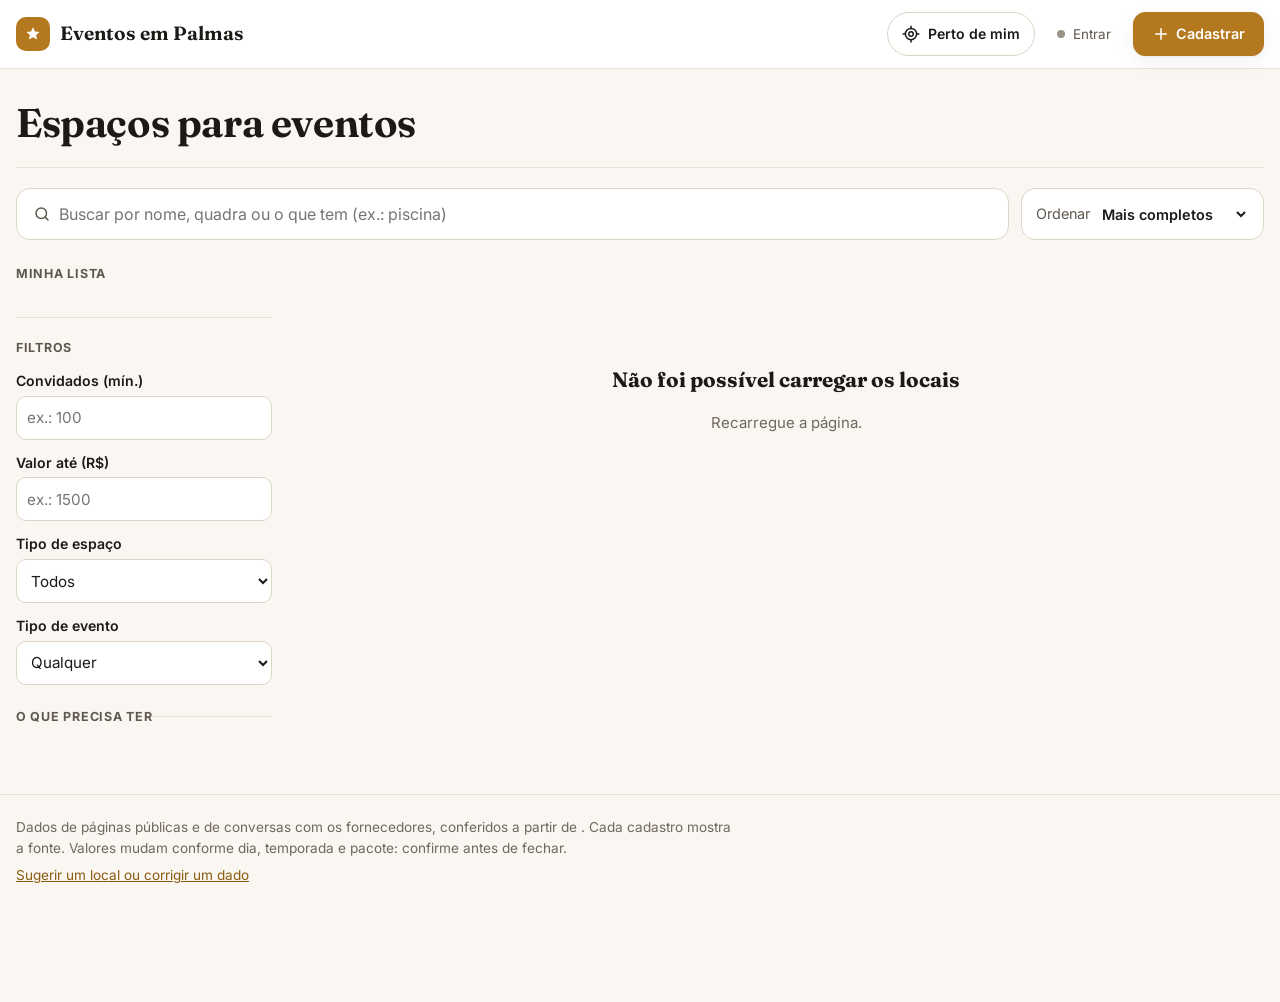
==== index.html @ bb6ab87f "Edição do evento chega ao convite: Ver convite salva antes de abrir e aviso quando a alteração ficou" ====
<!doctype html>
<html lang="pt-BR">
<head>
  <meta charset="utf-8">
  <meta name="viewport" content="width=device-width, initial-scale=1, viewport-fit=cover">
  <title>Eventos em Palmas</title>
  <meta name="description" content="Espaços, buffets, brinquedos, serviços e aluguéis para eventos em Palmas - TO, com valores e condições, contato direto, avaliação de cada opção e planejamento por evento.">
  <meta name="theme-color" content="#faf7f2" media="(prefers-color-scheme: light)">
  <meta name="theme-color" content="#14120f" media="(prefers-color-scheme: dark)">
  <link rel="icon" href="data:image/svg+xml,<svg xmlns='http://www.w3.org/2000/svg' viewBox='0 0 64 64'><rect width='64' height='64' rx='14' fill='%23b4781f'/><path d='M32 14l5 11 12 1-9 8 3 12-11-6-11 6 3-12-9-8 12-1z' fill='%23fff'/></svg>">
  <link rel="preconnect" href="https://fonts.googleapis.com">
  <link rel="preconnect" href="https://fonts.gstatic.com" crossorigin>
  <link rel="stylesheet" href="https://fonts.googleapis.com/css2?family=Fraunces:opsz,wght@9..144,500;9..144,650&family=Inter:wght@400;500;600&display=swap">
  <link rel="stylesheet" href="assets/style.css?v=62">
</head>
<body>
  <a class="pular" href="#lista">Pular para os resultados</a>
  <header class="topo">
    <div class="wrap topo-in">
      <a class="marca" href="#espacos" aria-label="Eventos em Palmas, início">
        <span class="marca-ic"><svg viewBox="0 0 24 24" aria-hidden="true"><path d="M12 3l2.6 5.6 6.1.6-4.6 4.1 1.3 6-5.4-3.1-5.4 3.1 1.3-6L3.3 9.2l6.1-.6z"/></svg></span>
        <span class="marca-txt">Eventos em Palmas</span>
      </a>
      <nav class="nav-principal" id="nav-principal" aria-label="Principal"></nav>
      <div class="topo-acoes">
        <button class="btn-perto" id="btn-perto" type="button" aria-pressed="false" title="Ordenar pelos mais perto de você">
          <svg viewBox="0 0 24 24" aria-hidden="true"><circle cx="12" cy="12" r="3"/><circle cx="12" cy="12" r="7.5"/><path d="M12 1.5v3M12 19.5v3M1.5 12h3M19.5 12h3"/></svg><span class="lbl">Perto de mim</span>
        </button>
        <button class="sync-btn" id="btn-config" type="button" title="Salvar na nuvem e backup">
          <span class="ponto-sync" id="ponto-sync"></span><span class="sync-txt" id="sync-curto">Entrar</span>
          <span class="sr">Salvar na nuvem e backup</span>
        </button>
        <button class="btn-novo" id="btn-novo" type="button" data-acao="novo-local" title="Cadastrar" aria-label="Cadastrar">
          <svg viewBox="0 0 24 24" aria-hidden="true"><path d="M12 5v14M5 12h14"/></svg><span class="lbl">Cadastrar</span>
        </button>
      </div>
    </div>
  </header>

  <div class="wrap cab-pagina" id="cab-pagina">
    <nav class="trilha" id="trilha" aria-label="Você está em"></nav>
    <h1 id="titulo-pagina">Espaços para eventos</h1>
    <p class="cab-resumo" id="numeros"></p>
    <nav class="secoes" id="secoes" aria-label="Categorias"></nav>
  </div>

  <main class="wrap catalogo" id="catalogo">
    <div class="busca-linha" id="barra">
      <label class="busca">
        <svg viewBox="0 0 24 24" aria-hidden="true"><circle cx="11" cy="11" r="7"/><path d="M20 20l-3.5-3.5"/></svg>
        <span class="sr">Buscar</span>
        <input id="f-busca" type="search" placeholder="Buscar por nome, quadra ou o que tem (ex.: piscina)" autocomplete="off">
      </label>
      <label class="ordenar"><span>Ordenar</span>
        <select id="f-ordem">
          <option value="relevancia">Mais completos</option>
          <option value="perto">Mais perto de mim</option>
          <option value="preco">Menor valor</option>
          <option value="cap">Maior capacidade</option>
          <option value="nota">Minha nota</option>
          <option value="nome">Nome (A–Z)</option>
        </select>
      </label>
      <div class="seg-f visao" id="visao" role="group" aria-label="Ver por" hidden></div>
      <button class="btn-filtros" id="btn-filtros" type="button" aria-expanded="false" aria-controls="painel-filtros">
        <svg viewBox="0 0 24 24" aria-hidden="true"><path d="M4 6h16M7 12h10M10 18h4"/></svg>
        <span class="lbl">Filtros</span> <span class="badge-n" id="n-filtros" hidden></span>
      </button>
    </div>
    <div class="abas-mob" id="abas-mob" role="radiogroup" aria-label="Minha lista"></div>

    <div class="grade-cat">
      <aside class="lateral" id="painel-filtros" aria-label="Filtros">
        <div class="lateral-topo">
          <h2>Filtros</h2>
          <button type="button" class="fechar" data-acao="fechar-filtros" aria-label="Fechar filtros"><svg viewBox="0 0 24 24" aria-hidden="true"><path d="M6 6l12 12M18 6 6 18"/></svg></button>
        </div>
        <section class="lat-bloco lat-lista">
          <h2 class="lat-h">Minha lista</h2>
          <div class="abas" id="abas" role="radiogroup" aria-label="Minha lista"></div>
        </section>
        <section class="lat-bloco">
          <h2 class="lat-h">Filtros</h2>
          <label class="campo" id="campo-cap"><span>Convidados (mín.)</span><input id="f-cap" type="number" inputmode="numeric" min="0" step="10" placeholder="ex.: 100"></label>
          <label class="campo"><span>Valor até (R$)</span><input id="f-preco" type="number" inputmode="numeric" min="0" step="50" placeholder="ex.: 1500"></label>
          <label class="campo"><span id="rot-tipo">Tipo de espaço</span><select id="f-tipo"><option value="">Todos</option></select></label>
          <label class="campo"><span>Tipo de evento</span><select id="f-evento"><option value="">Qualquer</option></select></label>
        </section>
        <fieldset class="lat-bloco">
          <legend class="lat-h">O que precisa ter</legend>
          <div class="checks" id="chips-rapidos"></div>
        </fieldset>
        <div class="lateral-rodape">
          <button type="button" class="btn ghost" data-remover="tudo">Limpar</button>
          <button type="button" class="btn primario" data-acao="fechar-filtros" id="ver-resultados">Ver resultados</button>
        </div>
      </aside>

      <section class="resultados" aria-label="Resultados">
        <div class="aplicados" id="aplicados" aria-live="polite"></div>
        <div id="lista" class="lista" tabindex="-1"></div>
        <nav class="paginacao" id="paginacao" aria-label="Paginação"></nav>
      </section>
    </div>
  </main>
  <section id="pagina" class="wrap pagina" aria-live="polite"></section>

  <footer class="rodape">
    <div class="wrap">
      <p>Dados de páginas públicas e de conversas com os fornecedores, conferidos a partir de <span id="data-dados"></span>. Cada cadastro mostra a fonte. Valores mudam conforme dia, temporada e pacote: confirme antes de fechar.</p>
      <p><a id="link-sugerir" href="#" target="_blank" rel="noopener">Sugerir um local ou corrigir um dado</a></p>
    </div>
  </footer>

  <div class="barra-comparar" id="barra-comparar" role="region" aria-label="Comparação" hidden>
    <p><strong id="n-comparar"></strong> <span id="txt-comparar"></span></p>
    <button type="button" class="btn ghost" data-acao="limpar-comparar">Limpar</button>
    <button type="button" class="btn primario" data-acao="abrir-comparar">Comparar lado a lado</button>
  </div>

  <nav class="nav-baixo" id="nav-baixo" aria-label="Atalhos"></nav>

  <dialog id="detalhe" class="folha" aria-labelledby="detalhe-titulo"></dialog>
  <dialog id="objeto" class="folha" aria-labelledby="objeto-titulo"></dialog>
  <dialog id="comparar" class="folha larga" aria-label="Comparar locais"></dialog>
  <dialog id="editor" class="folha editor" aria-label="Cadastrar ou editar local"></dialog>
  <dialog id="picker" class="modal largo" aria-label="Escolher opção"></dialog>
  <dialog id="config" class="modal" aria-label="Sincronização e backup"></dialog>
  <dialog id="compartilhar" class="modal" aria-label="Compartilhar"></dialog>
  <div class="toast" id="toast" role="status" aria-live="polite"></div>

  <script src="config.js?v=62"></script>
  <script src="assets/app.js?v=62"></script>
</body>
</html>
---- assets/style.css ----
/* ===== Tokens ===== */
:root {
  --bg: #faf7f2;
  --bg-2: #f3eee5;
  --card: #ffffff;
  --tinta: #1c1a17;
  --suave: #6f675e;
  --fraco: #9a9187;
  --linha: #e8e1d6;
  --ouro: #b4781f;
  --ouro-texto: #8a5a10;
  --ouro-fundo: #fbf1de;
  --verde: #2f6b4f;
  --verde-fundo: #e5f2ea;
  --ambar: #9a6200;
  --ambar-fundo: #fdf0d3;
  --cinza-fundo: #eeebe6;
  --vermelho: #b03a2e;
  --zap: #1a7f4b;
  --insta: #b0306f;
  --sombra: 0 1px 2px rgba(40, 30, 15, .06), 0 6px 20px rgba(40, 30, 15, .06);
  --sombra-alta: 0 10px 40px rgba(40, 30, 15, .18);
  --raio: 16px;
  --raio-p: 10px;
  --fonte: "Inter", system-ui, -apple-system, "Segoe UI", Roboto, sans-serif;
  --titulo: "Fraunces", Georgia, "Times New Roman", serif;
  color-scheme: light;
}
@media (prefers-color-scheme: dark) {
  :root:not([data-theme="light"]) {
    --bg: #14120f; --bg-2: #1b1814; --card: #201d19; --tinta: #f2ede6; --suave: #b0a79c; --fraco: #857c72;
    --linha: #332e28; --ouro: #e0a548; --ouro-texto: #f0bd6a; --ouro-fundo: #33260f;
    --verde: #6fcf9a; --verde-fundo: #15301f; --ambar: #f2c063; --ambar-fundo: #33270d; --cinza-fundo: #2a2621;
    --vermelho: #f08a7e; --zap: #5bd68f; --insta: #f27fb5;
    --sombra: 0 1px 2px rgba(0,0,0,.3), 0 6px 20px rgba(0,0,0,.25); --sombra-alta: 0 10px 40px rgba(0,0,0,.5);
    color-scheme: dark;
  }
}
:root[data-theme="dark"] {
  --bg: #14120f; --bg-2: #1b1814; --card: #201d19; --tinta: #f2ede6; --suave: #b0a79c; --fraco: #857c72;
  --linha: #332e28; --ouro: #e0a548; --ouro-texto: #f0bd6a; --ouro-fundo: #33260f;
  --verde: #6fcf9a; --verde-fundo: #15301f; --ambar: #f2c063; --ambar-fundo: #33270d; --cinza-fundo: #2a2621;
  --vermelho: #f08a7e; --zap: #5bd68f; --insta: #f27fb5;
  --sombra: 0 1px 2px rgba(0,0,0,.3), 0 6px 20px rgba(0,0,0,.25); --sombra-alta: 0 10px 40px rgba(0,0,0,.5);
  color-scheme: dark;
}

/* ===== Base ===== */
* { box-sizing: border-box; }
html { -webkit-text-size-adjust: 100%; scroll-padding-top: 140px; }
body { margin: 0; background: var(--bg); color: var(--tinta); font: 15px/1.55 var(--fonte); -webkit-font-smoothing: antialiased; }
a { color: var(--ouro-texto); }
button, input, select, textarea { font: inherit; color: inherit; }
svg:not(.leaflet-zoom-animated) { width: 18px; height: 18px; fill: none; stroke: currentColor; stroke-width: 2; stroke-linecap: round; stroke-linejoin: round; flex: none; }
.wrap { max-width: 1180px; margin: 0 auto; padding: 0 16px; }
.sr { position: absolute; width: 1px; height: 1px; overflow: hidden; clip: rect(0 0 0 0); }
:focus-visible { outline: 2px solid var(--ouro); outline-offset: 2px; }

/* ===== Hero ===== */
.hero { padding: 40px 0 20px; background: radial-gradient(1200px 300px at 85% -40%, var(--ouro-fundo), transparent 70%); }
.hero-grid { display: grid; grid-template-columns: 1fr auto; gap: 24px; align-items: end; }
.sobretitulo { margin: 0 0 6px; font-size: .78rem; letter-spacing: .14em; text-transform: uppercase; color: var(--ouro-texto); font-weight: 600; }
.hero h1 { font-family: var(--titulo); font-weight: 650; font-size: clamp(2rem, 5vw, 3.1rem); line-height: 1.04; margin: 0 0 10px; letter-spacing: -.01em; }
.sub { margin: 0; color: var(--suave); max-width: 58ch; font-size: 1rem; }
.numeros { display: flex; gap: 22px; margin: 0; }
.numeros div { text-align: right; }
.numeros dt { font-size: .74rem; color: var(--suave); text-transform: uppercase; letter-spacing: .06em; }
.numeros dd { margin: 0; font-family: var(--titulo); font-size: 1.9rem; font-weight: 650; line-height: 1.1; font-variant-numeric: tabular-nums; }

/* ===== Abas ===== */
.abas { display: flex; gap: 6px; overflow-x: auto; padding-top: 8px; padding-bottom: 4px; scrollbar-width: none; }
.abas::-webkit-scrollbar { display: none; }
.aba { flex: none; display: inline-flex; align-items: center; gap: 6px; border: 1px solid var(--linha); background: var(--card); color: var(--suave); border-radius: 999px; padding: 7px 14px; cursor: pointer; font-weight: 500; font-size: .9rem; }
.aba .n { font-size: .75rem; background: var(--bg-2); color: var(--suave); border-radius: 999px; padding: 0 7px; font-variant-numeric: tabular-nums; }
.aba[aria-pressed="true"] { background: var(--tinta); color: var(--bg); border-color: var(--tinta); }
.aba[aria-pressed="true"] .n { background: rgba(255,255,255,.18); color: inherit; }

/* ===== Barra de busca/filtros ===== */
.barra { position: sticky; top: 0; z-index: 20; background: color-mix(in srgb, var(--bg) 88%, transparent); backdrop-filter: saturate(1.4) blur(10px); -webkit-backdrop-filter: saturate(1.4) blur(10px); border-bottom: 1px solid transparent; padding: 10px 0; transition: border-color .2s; }
.barra.colada { border-bottom-color: var(--linha); }
.barra.colada .btn-filtros { display: inline-flex; }
.barra.colada .painel-filtros:not(.aberto) { display: none; }
.busca-linha { display: flex; gap: 8px; }
.busca { flex: 1; display: flex; align-items: center; gap: 8px; background: var(--card); border: 1px solid var(--linha); border-radius: 12px; padding: 0 12px; box-shadow: var(--sombra); color: var(--fraco); min-width: 0; }
.busca:focus-within { border-color: var(--ouro); }
.busca input { border: 0; background: none; outline: none; padding: 11px 0; width: 100%; color: var(--tinta); font-size: 1rem; min-width: 0; }
.btn-filtros, .icone-btn { display: none; align-items: center; gap: 6px; border: 1px solid var(--linha); background: var(--card); border-radius: 12px; padding: 0 14px; cursor: pointer; font-weight: 500; box-shadow: var(--sombra); position: relative; }
.icone-btn { display: inline-flex; padding: 0 12px; color: var(--suave); }
.badge-n { background: var(--ouro); color: #fff; border-radius: 999px; font-size: .72rem; padding: 0 6px; }
.ponto-sync { position: absolute; top: 8px; right: 8px; width: 8px; height: 8px; border-radius: 50%; background: var(--fraco); border: 2px solid var(--card); }
.ponto-sync[data-estado="ok"] { background: var(--verde); }
.ponto-sync[data-estado="erro"] { background: var(--vermelho); }
.ponto-sync[data-estado="pendente"] { background: var(--ambar); }

.painel-filtros { display: grid; grid-template-columns: repeat(5, minmax(0, 1fr)); gap: 10px; margin-top: 10px; }
.campo { display: flex; flex-direction: column; gap: 4px; font-size: .78rem; color: var(--suave); font-weight: 500; min-width: 0; }
.campo input, .campo select, .campo textarea { background: var(--card); border: 1px solid var(--linha); border-radius: var(--raio-p); padding: 9px 10px; width: 100%; font-size: .95rem; color: var(--tinta); font-weight: 400; }
.campo input:focus, .campo select:focus, .campo textarea:focus { outline: none; border-color: var(--ouro); box-shadow: 0 0 0 3px var(--ouro-fundo); }
.chips-rapidos { display: flex; gap: 6px; margin-top: 10px; overflow-x: auto; scrollbar-width: none; }
.chips-rapidos::-webkit-scrollbar { display: none; }
.chip { flex: none; border: 1px dashed var(--linha); background: transparent; color: var(--suave); border-radius: 999px; padding: 5px 12px; font-size: .84rem; cursor: pointer; }
.chip:hover { border-color: var(--ouro); color: var(--tinta); }
.chip[aria-pressed="true"] { border-style: solid; border-color: var(--ouro); background: var(--ouro-fundo); color: var(--ouro-texto); font-weight: 500; }

.aplicados { display: flex; flex-wrap: wrap; align-items: center; gap: 6px; margin: 14px 0 12px; min-height: 28px; color: var(--suave); font-size: .88rem; }
.aplicados strong { color: var(--tinta); font-weight: 600; }
.tag-filtro { display: inline-flex; align-items: center; gap: 4px; background: var(--card); border: 1px solid var(--linha); border-radius: 999px; padding: 3px 6px 3px 10px; font-size: .8rem; color: var(--tinta); cursor: pointer; }
.tag-filtro:hover { border-color: var(--vermelho); }
.tag-filtro span[aria-hidden] { color: var(--fraco); font-size: 1rem; line-height: 1; padding: 0 2px; }
.link-btn { background: none; border: 0; color: var(--ouro-texto); text-decoration: underline; cursor: pointer; padding: 2px 4px; font-size: .84rem; }

/* ===== Lista e cards ===== */
.lista { display: grid; grid-template-columns: repeat(auto-fill, minmax(280px, 1fr)); gap: 20px; padding-bottom: 48px; }
.card { background: var(--card); border: 1px solid var(--linha); border-radius: var(--raio); overflow: hidden; display: flex; flex-direction: column; box-shadow: var(--sombra); transition: transform .18s ease, box-shadow .18s ease; min-width: 0; }
.card:hover { transform: translateY(-2px); box-shadow: var(--sombra-alta); }
.card.descartado { opacity: .62; }
.capa-box { position: relative; }
.capa { position: relative; aspect-ratio: 16 / 10; overflow: hidden; cursor: pointer; display: block; width: 100%; border: 0; padding: 0; background: none; }
.capa img { width: 100%; height: 100%; object-fit: cover; display: block; }
.capa-arte { width: 100%; height: 100%; display: grid; place-items: center; color: rgba(255,255,255,.92); }
.capa-arte svg { width: 54px; height: 54px; stroke-width: 1.4; opacity: .9; }
.capa-arte .ini { position: absolute; left: 14px; bottom: 10px; font-family: var(--titulo); font-size: 1.05rem; font-weight: 500; opacity: .85; letter-spacing: .02em; }
.arte-chacara { background: linear-gradient(135deg, #3f7a5a, #1f4a37 60%, #b4781f 140%); }
.arte-salao { background: linear-gradient(135deg, #b4781f, #7a3f1a 70%, #2b1a10); }
.arte-piscina { background: linear-gradient(135deg, #2a8aa3, #1b5a78 65%, #e0a548 150%); }
.arte-restaurante { background: linear-gradient(135deg, #a3482a, #6d2a1a 70%, #2b1410); }
.arte-espaco { background: linear-gradient(135deg, #7a6a52, #4a3f30 70%, #b4781f 150%); }
.selo-tipo { position: absolute; left: 12px; top: 12px; background: rgba(20,18,15,.55); color: #fff; backdrop-filter: blur(6px); font-size: .74rem; font-weight: 500; padding: 4px 10px; border-radius: 999px; }
.selo-visita { position: absolute; left: 12px; bottom: 12px; font-size: .74rem; font-weight: 600; padding: 4px 10px; border-radius: 999px; display: inline-flex; gap: 5px; align-items: center; }
.coracao { position: absolute; right: 10px; top: 10px; width: 38px; height: 38px; border-radius: 50%; border: 0; background: rgba(255,255,255,.92); color: #6f675e; display: grid; place-items: center; cursor: pointer; box-shadow: 0 2px 8px rgba(0,0,0,.15); }
.coracao svg { width: 19px; height: 19px; }
.coracao[aria-pressed="true"] { color: #d33a5c; }
.coracao[aria-pressed="true"] svg { fill: currentColor; }

.st-visitado { background: var(--verde-fundo); color: var(--verde); }
.st-quero { background: var(--ambar-fundo); color: var(--ambar); }
.st-descartado { background: var(--cinza-fundo); color: var(--suave); }

.corpo { padding: 14px 16px 16px; display: flex; flex-direction: column; gap: 6px; flex: 1; }
.corpo h2 { font-family: var(--titulo); font-weight: 650; font-size: 1.18rem; line-height: 1.2; margin: 0; letter-spacing: -.005em; }
.corpo h2 button { all: unset; cursor: pointer; }
.corpo h2 button:hover { text-decoration: underline; text-decoration-thickness: 1px; text-underline-offset: 3px; }
.onde { margin: 0; color: var(--suave); font-size: .86rem; display: flex; gap: 5px; align-items: center; }
.onde svg { width: 14px; height: 14px; }
.preco { margin: 4px 0 0; display: flex; flex-direction: column; }
.preco .valor { font-weight: 600; font-size: 1.02rem; font-variant-numeric: tabular-nums; }
.preco .valor small { font-weight: 400; color: var(--suave); font-size: .82rem; }
.preco .cond { font-size: .8rem; color: var(--suave); }
.preco.consulta .valor { color: var(--suave); font-weight: 500; }
.minha-nota { display: flex; align-items: center; gap: 6px; font-size: .82rem; color: var(--suave); }
.estrelas { color: var(--ouro); letter-spacing: 1px; font-size: .95rem; }
.estrelas .apagada { color: var(--linha); }
.tags { display: flex; flex-wrap: wrap; gap: 5px; margin: 4px 0 0; padding: 0; list-style: none; }
.tags li { font-size: .74rem; background: var(--bg-2); border-radius: 6px; padding: 2px 8px; color: var(--suave); }
.rodape-card { display: flex; flex-wrap: wrap; align-items: center; gap: 6px; margin-top: auto; padding-top: 10px; border-top: 1px solid var(--linha); }
.rodape-card .esp { flex: 1; }
.mini { display: inline-flex; align-items: center; justify-content: center; gap: 5px; height: 34px; min-width: 34px; padding: 0 10px; border-radius: 9px; border: 1px solid var(--linha); background: var(--card); color: var(--suave); text-decoration: none; font-size: .82rem; font-weight: 500; cursor: pointer; }
.mini:hover { border-color: var(--ouro); color: var(--tinta); }
.mini.zap { color: var(--zap); }
.mini.insta { color: var(--insta); }
.mini svg { width: 16px; height: 16px; }
.cmp { display: inline-flex; align-items: center; gap: 6px; font-size: .8rem; color: var(--suave); cursor: pointer; user-select: none; }
.cmp input { accent-color: var(--ouro); width: 16px; height: 16px; }

.vazio { grid-column: 1 / -1; text-align: center; padding: 56px 16px; color: var(--suave); }
.vazio h3 { font-family: var(--titulo); color: var(--tinta); margin: 0 0 6px; font-size: 1.3rem; }

/* ===== Botões ===== */
.btn { display: inline-flex; align-items: center; justify-content: center; gap: 7px; border-radius: 11px; padding: 10px 16px; font-weight: 600; font-size: .9rem; border: 1px solid var(--linha); background: var(--card); color: var(--tinta); text-decoration: none; cursor: pointer; }
.btn:hover { border-color: var(--ouro); }
.btn.primario { background: var(--tinta); color: var(--bg); border-color: var(--tinta); }
.btn.ouro { background: var(--ouro); color: #fff; border-color: var(--ouro); }
.btn.zap { background: #1fa855; border-color: #1fa855; color: #fff; }
.btn.ghost { background: transparent; border-color: transparent; color: inherit; }

/* ===== Barra comparar ===== */
.barra-comparar { position: fixed; left: 50%; bottom: max(16px, env(safe-area-inset-bottom)); transform: translateX(-50%); z-index: 30; display: flex; align-items: center; gap: 8px; background: var(--tinta); color: var(--bg); border-radius: 16px; padding: 8px 8px 8px 18px; box-shadow: var(--sombra-alta); max-width: calc(100% - 32px); }
.barra-comparar[hidden] { display: none; }
.barra-comparar span { font-size: .9rem; white-space: nowrap; }
.barra-comparar .btn.primario { background: var(--ouro); border-color: var(--ouro); color: #fff; }

/* ===== Folhas (dialog) ===== */
dialog { color: var(--tinta); }
dialog::backdrop { background: rgba(20, 15, 8, .5); backdrop-filter: blur(2px); }
.folha { margin: 0 0 0 auto; height: 100dvh; max-height: 100dvh; width: min(620px, 100%); max-width: 100%; border: 0; padding: 0; background: var(--bg); box-shadow: var(--sombra-alta); }
.folha.larga { width: min(1040px, 100%); }
.folha[open] { animation: entrar .24s ease-out; }
@keyframes entrar { from { transform: translateX(40px); opacity: 0; } }
.folha-topo { position: sticky; top: 0; z-index: 2; display: flex; align-items: center; gap: 8px; padding: 10px 12px; background: color-mix(in srgb, var(--bg) 90%, transparent); backdrop-filter: blur(8px); border-bottom: 1px solid var(--linha); }
.folha-topo h2 { flex: 1; margin: 0; font-size: 1rem; font-weight: 600; white-space: nowrap; overflow: hidden; text-overflow: ellipsis; }
.fechar { width: 38px; height: 38px; border-radius: 50%; border: 1px solid var(--linha); background: var(--card); cursor: pointer; display: grid; place-items: center; color: var(--suave); }
.folha-capa { aspect-ratio: 16 / 7; position: relative; }
.folha-capa .capa-arte svg { width: 64px; height: 64px; }
.galeria { display: flex; gap: 8px; overflow-x: auto; scroll-snap-type: x mandatory; height: 100%; }
.galeria img { height: 100%; width: auto; max-width: 92%; object-fit: cover; scroll-snap-align: start; flex: none; }
/* a última foto não cabe alinhada ao início; sem isto o celular volta para a anterior e ela fica cortada */
.galeria img:last-child { scroll-snap-align: end; }
.folha-corpo { padding: 18px 20px 40px; }
.folha-corpo h1 { font-family: var(--titulo); font-weight: 650; font-size: 1.75rem; line-height: 1.12; margin: 0 0 6px; }
.meta { color: var(--suave); margin: 0; font-size: .9rem; }
.contatos { display: flex; flex-wrap: wrap; gap: 8px; margin: 16px 0 6px; }
.segmento { display: flex; background: var(--bg-2); border-radius: 12px; padding: 4px; gap: 4px; margin: 18px 0 4px; }
.segmento button { flex: 1; border: 0; background: transparent; padding: 9px 8px; border-radius: 9px; cursor: pointer; font-weight: 600; font-size: .88rem; color: var(--suave); }
.segmento button[aria-selected="true"] { background: var(--card); color: var(--tinta); box-shadow: var(--sombra); }
.secao { margin-top: 22px; }
.secao > h3 { font-size: .72rem; text-transform: uppercase; letter-spacing: .1em; color: var(--suave); margin: 0 0 8px; font-weight: 600; }
.cartao { background: var(--card); border: 1px solid var(--linha); border-radius: 14px; padding: 4px 14px; }
.linha-preco { display: grid; grid-template-columns: auto 1fr; gap: 2px 14px; padding: 12px 0; border-bottom: 1px solid var(--linha); }
.linha-preco:last-child { border-bottom: 0; }
.linha-preco .v { font-weight: 650; font-size: 1.05rem; font-variant-numeric: tabular-nums; white-space: nowrap; }
.linha-preco .v small { font-weight: 400; color: var(--suave); font-size: .78rem; }
.linha-preco .c { font-weight: 500; }
.linha-preco .i { grid-column: 2; color: var(--suave); font-size: .85rem; }
.nota-aviso { display: flex; gap: 8px; align-items: flex-start; font-size: .84rem; color: var(--ambar); background: var(--ambar-fundo); border-radius: 10px; padding: 10px 12px; margin-top: 10px; }
.nota-aviso svg { margin-top: 2px; }
.lista-simples { margin: 0; padding: 10px 0; list-style: none; }
.lista-simples li { padding: 4px 0; }
.texto { margin: 0; padding: 12px 0; white-space: pre-wrap; }
.fontes { font-size: .82rem; color: var(--suave); word-break: break-word; }
.fontes ul { margin: 6px 0 0; padding-left: 18px; }
.status-dado { display: inline-block; font-size: .74rem; padding: 2px 8px; border-radius: 6px; background: var(--bg-2); color: var(--suave); margin-left: 6px; }

/* ===== Formulário de visita ===== */
.status-visita { display: grid; grid-template-columns: repeat(4, 1fr); gap: 6px; }
.status-visita button { border: 1px solid var(--linha); background: var(--card); border-radius: 12px; padding: 10px 4px; cursor: pointer; font-size: .82rem; font-weight: 500; color: var(--suave); display: flex; flex-direction: column; align-items: center; gap: 4px; }
.status-visita button svg { width: 20px; height: 20px; }
.status-visita button[aria-pressed="true"][data-v="quero"] { background: var(--ambar-fundo); color: var(--ambar); border-color: currentColor; }
.status-visita button[aria-pressed="true"][data-v="visitado"] { background: var(--verde-fundo); color: var(--verde); border-color: currentColor; }
.status-visita button[aria-pressed="true"][data-v="descartado"] { background: var(--cinza-fundo); color: var(--tinta); border-color: var(--fraco); }
.status-visita button[aria-pressed="true"][data-v=""] { background: var(--bg-2); color: var(--tinta); border-color: var(--fraco); }
.grade-2 { display: grid; grid-template-columns: 1fr 1fr; gap: 10px; }
.nota-geral { display: flex; gap: 2px; }
.nota-geral button { border: 0; background: none; cursor: pointer; padding: 2px; color: var(--linha); font-size: 1.9rem; line-height: 1; }
.nota-geral button.on { color: var(--ouro); }
.criterios { display: grid; gap: 2px; padding: 8px 0; }
.criterio { display: grid; grid-template-columns: 1fr auto; align-items: center; gap: 10px; padding: 6px 0; }
.criterio span { font-size: .9rem; }
.pontos { display: flex; gap: 4px; }
.pontos button { width: 30px; height: 30px; border-radius: 8px; border: 1px solid var(--linha); background: var(--card); cursor: pointer; font-size: .8rem; color: var(--suave); font-variant-numeric: tabular-nums; }
.pontos button.on { background: var(--ouro); border-color: var(--ouro); color: #fff; }
.lista-edit { display: flex; flex-direction: column; gap: 6px; padding: 10px 0; }
.lista-edit ul { list-style: none; margin: 0; padding: 0; display: flex; flex-direction: column; gap: 4px; }
.lista-edit li { display: flex; align-items: flex-start; gap: 8px; background: var(--bg-2); border-radius: 8px; padding: 6px 6px 6px 10px; font-size: .9rem; }
.lista-edit li span { flex: 1; padding-top: 2px; word-break: break-word; }
.lista-edit li button { border: 0; background: none; color: var(--fraco); cursor: pointer; font-size: 1.1rem; line-height: 1; padding: 2px 6px; }
.lista-edit form { display: flex; gap: 6px; }
.lista-edit input { flex: 1; min-width: 0; border: 1px solid var(--linha); border-radius: 9px; background: var(--card); padding: 8px 10px; }
.lista-edit input:focus { outline: none; border-color: var(--ouro); }
.pros li::before { content: "+"; color: var(--verde); font-weight: 700; }
.contras li::before { content: "−"; color: var(--vermelho); font-weight: 700; }
.estado-salvo { font-size: .8rem; color: var(--suave); display: flex; align-items: center; gap: 6px; margin-top: 14px; }
.estado-salvo .ponto-sync { position: static; border: 0; }
textarea { resize: vertical; min-height: 96px; }

/* ===== Comparar ===== */
.tabela-wrap { overflow-x: auto; padding: 0 20px 40px; }
.tabela-cmp { border-collapse: separate; border-spacing: 0; width: 100%; min-width: 560px; font-size: .88rem; }
.tabela-cmp th, .tabela-cmp td { padding: 10px 12px; text-align: left; vertical-align: top; border-bottom: 1px solid var(--linha); }
.tabela-cmp thead th { font-family: var(--titulo); font-size: 1.05rem; font-weight: 650; position: sticky; top: 0; background: var(--bg); }
.tabela-cmp tbody th { color: var(--suave); font-weight: 500; font-size: .78rem; text-transform: uppercase; letter-spacing: .05em; white-space: nowrap; position: sticky; left: 0; background: var(--bg); }
.tabela-cmp td.melhor { background: var(--verde-fundo); }
.tabela-cmp ul { margin: 0; padding-left: 16px; }

/* ===== Modal config ===== */
.modal { border: 0; border-radius: 18px; padding: 0; width: min(480px, calc(100% - 32px)); background: var(--bg); box-shadow: var(--sombra-alta); }
.modal .folha-corpo { padding: 20px; }
.modal h2 { font-family: var(--titulo); margin: 0 0 6px; font-size: 1.4rem; }
.modal p { color: var(--suave); font-size: .9rem; }
.modal .acoes { display: flex; gap: 8px; flex-wrap: wrap; margin-top: 14px; }

/* ===== Toast ===== */
.toast { position: fixed; left: 50%; top: 16px; transform: translate(-50%, calc(-100% - 24px)); visibility: hidden; background: var(--tinta); color: var(--bg); padding: 10px 16px; border-radius: 12px; font-size: .9rem; z-index: 100; transition: transform .25s ease; pointer-events: none; max-width: calc(100% - 32px); }
.toast.on { transform: translate(-50%, 0); visibility: visible; }

.rodape { border-top: 1px solid var(--linha); padding: 22px 0 110px; color: var(--suave); font-size: .85rem; }
.rodape p { margin: 0 0 6px; max-width: 80ch; }

/* ===== Responsivo ===== */

/* ===== O que vem ===== */
.vem { list-style: none; margin: 0; padding: 12px 14px; display: grid; grid-template-columns: repeat(auto-fill, minmax(190px, 1fr)); gap: 8px 14px; background: var(--card); border: 1px solid var(--linha); border-radius: 14px; }
.vem li { display: flex; gap: 8px; align-items: center; font-size: .92rem; }
.vem li svg { width: 16px; height: 16px; color: var(--verde); stroke-width: 2.4; }
.sub-h { font-size: .8rem; color: var(--suave); font-weight: 600; margin: 14px 0 6px; }

/* ===== Botão cadastrar ===== */
.btn-novo { display: inline-flex; align-items: center; gap: 6px; border: 1px solid var(--ouro); background: var(--ouro); color: #fff; border-radius: 12px; padding: 0 14px; cursor: pointer; font-weight: 600; font-size: .9rem; box-shadow: var(--sombra); white-space: nowrap; }
.btn-novo:hover { filter: brightness(1.06); }

/* ===== Editor ===== */
.editor form { min-height: 100%; display: flex; flex-direction: column; }
.editor .folha-corpo { flex: 1; }
.editor .folha-corpo > .nota-aviso { margin: 0 0 6px; }
.ed-bloco { border: 0; margin: 0; padding: 18px 0 4px; border-top: 1px solid var(--linha); min-width: 0; }
.ed-bloco:first-of-type { border-top: 0; padding-top: 6px; }
.ed-bloco legend { font-family: var(--titulo); font-size: 1.12rem; font-weight: 650; padding: 0; margin-bottom: 4px; float: left; width: 100%; }
.ed-bloco legend + * { clear: both; }
.ajuda { margin: 0 0 10px; color: var(--suave); font-size: .84rem; }
.grade-2 { display: grid; grid-template-columns: 1fr 1fr; gap: 10px 12px; }
.grade-2 .largo { grid-column: 1 / -1; }
.campo textarea { resize: vertical; font: inherit; font-size: .95rem; }
.pills { display: flex; flex-wrap: wrap; gap: 7px; }
.pill { position: relative; display: inline-flex; align-items: center; gap: 6px; border: 1px solid var(--linha); background: var(--card); border-radius: 999px; padding: 6px 12px 6px 10px; cursor: pointer; font-size: .88rem; color: var(--suave); user-select: none; }
.pill > input[type="checkbox"] { position: absolute; opacity: 0; pointer-events: none; }
.pill > span { display: inline-flex; align-items: center; gap: 6px; }
.pill > span svg { width: 14px; height: 14px; stroke-width: 2.6; opacity: 0; width: 0; transition: width .12s; }
.pill:has(> input:checked) { border-color: var(--verde); background: var(--verde-fundo); color: var(--verde); font-weight: 500; }
.pill:has(> input:checked) > span svg { opacity: 1; width: 14px; }
.pill:has(> input:focus-visible) { outline: 2px solid var(--ouro); outline-offset: 2px; }
.pill .qtd { width: 64px; border: 1px solid var(--linha); border-radius: 8px; padding: 2px 6px; background: var(--card); color: var(--tinta); font-size: .85rem; }
.pill .qtd:focus { outline: none; border-color: var(--ouro); }
.rep { display: flex; flex-direction: column; gap: 8px; }
.rep-linha { position: relative; display: grid; gap: 8px 10px; background: var(--bg-2); border-radius: 12px; padding: 10px 40px 10px 10px; }
.rep-precos { grid-template-columns: 1fr 1fr; }
.rep-precos .c-condicao, .rep-precos .c-inclui { grid-column: 1 / -1; }
.rep-taxas { grid-template-columns: 2fr 1fr; }
.rep-horarios { grid-template-columns: 1fr 1fr; }
.tirar-linha { position: absolute; top: 6px; right: 6px; width: 30px; height: 30px; border: 0; border-radius: 50%; background: none; color: var(--fraco); font-size: 1.3rem; line-height: 1; cursor: pointer; }
.tirar-linha:hover { background: var(--card); color: var(--vermelho); }
.add-linha { margin-top: 6px; padding-left: 4px; color: var(--ouro-texto); }
.ed-rodape { position: sticky; bottom: 0; display: flex; align-items: center; gap: 8px; padding: 12px 20px calc(12px + env(safe-area-inset-bottom)); background: color-mix(in srgb, var(--bg) 92%, transparent); backdrop-filter: blur(8px); border-top: 1px solid var(--linha); }
.ed-rodape .espaco { flex: 1; }
.btn.perigo { color: var(--vermelho); }
.btn:disabled { opacity: .6; cursor: progress; }


/* ===== Seções ===== */
.secoes-wrap { border-bottom: 1px solid var(--linha); margin-bottom: 14px; }
.secoes { display: flex; gap: 4px; overflow-x: auto; scrollbar-width: none; }
.secoes::-webkit-scrollbar { display: none; }
.secao-link { flex: none; display: inline-flex; align-items: center; gap: 7px; padding: 12px 12px 11px; color: var(--suave); text-decoration: none; font-weight: 600; font-size: .92rem; border-bottom: 2px solid transparent; margin-bottom: -1px; }
.secao-link svg { width: 18px; height: 18px; }
.secao-link .n { font-size: .72rem; font-weight: 500; background: var(--bg-2); border-radius: 999px; padding: 0 7px; font-variant-numeric: tabular-nums; }
.secao-link:hover { color: var(--tinta); }
.secao-link[aria-current="page"] { color: var(--ouro-texto); border-bottom-color: var(--ouro); }
.secao-link[aria-current="page"] .n { background: var(--ouro-fundo); color: var(--ouro-texto); }
body[data-modo="eventos"] .barra, body[data-modo="eventos"] #abas,
body[data-modo="pagina"] .hero, body[data-modo="pagina"] #abas, body[data-modo="pagina"] .barra, body[data-modo="pagina"] main,
body[data-modo="pagina"] .barra-comparar { display: none !important; }
body:not([data-modo="pagina"]) #pagina { display: none; }
body[data-modo="pagina"] .secoes-wrap { position: sticky; top: 0; z-index: 20; background: color-mix(in srgb, var(--bg) 92%, transparent); backdrop-filter: blur(10px); }
.aplicados .esp { flex: 1; }

/* artes das categorias */
.arte-buffet { background: linear-gradient(135deg, #b4562a, #6e2c17 70%, #2b140c); }
.arte-brinquedos { background: linear-gradient(135deg, #3f7fb5, #2a4d86 70%, #b0306f 160%); }
.arte-servicos { background: linear-gradient(135deg, #5e5a8c, #34305a 70%, #1c1a30); }
.arte-alugueis { background: linear-gradient(135deg, #2f8a6b, #1d5a46 70%, #b4781f 160%); }
.no-evento { display: inline-flex; align-items: center; gap: 4px; color: var(--verde); font-weight: 500; }
.no-evento svg { width: 13px; height: 13px; }
.no-evento-box { display: flex; flex-wrap: wrap; align-items: center; gap: 8px 12px; margin: 4px 0 14px; font-size: .88rem; color: var(--suave); }
.no-evento-box small { color: var(--fraco); }
.det { margin: 0; padding: 6px 0; display: grid; gap: 8px; }
.det div { display: grid; grid-template-columns: minmax(120px, 38%) 1fr; gap: 10px; font-size: .9rem; }
.det dt { color: var(--suave); }
.det dd { margin: 0; white-space: pre-line; }

/* ===== Lista de eventos ===== */
.ev-card .ev-cab { display: flex; gap: 14px; align-items: center; padding: 16px 16px 4px; text-decoration: none; color: inherit; }
.ev-data { flex: none; width: 62px; height: 66px; border-radius: 14px; background: var(--ouro-fundo); color: var(--ouro-texto); display: flex; flex-direction: column; align-items: center; justify-content: center; line-height: 1.1; }
.ev-data .dia { font-family: var(--titulo); font-size: 1.7rem; font-weight: 650; }
.ev-data .mes { font-size: .7rem; text-transform: uppercase; letter-spacing: .06em; text-align: center; }
.ev-tit { display: flex; flex-direction: column; gap: 2px; min-width: 0; }
.ev-tit .sobretitulo { margin: 0; font-size: .7rem; }
.ev-tit strong { font-family: var(--titulo); font-size: 1.2rem; line-height: 1.2; font-weight: 650; }
.ev-tit small { color: var(--suave); font-size: .84rem; }
.ev-card.passado { opacity: .72; }
.ev-cats { list-style: none; margin: 4px 0 10px; padding: 0; display: flex; flex-wrap: wrap; gap: 6px; }
.ev-cats li { display: inline-flex; align-items: center; gap: 5px; font-size: .76rem; color: var(--fraco); border: 1px dashed var(--linha); border-radius: 999px; padding: 3px 9px 3px 7px; }
.ev-cats li svg { width: 14px; height: 14px; }
.ev-cats li.meio { color: var(--ambar); border-style: solid; border-color: color-mix(in srgb, var(--ambar) 40%, transparent); }
.ev-cats li.ok { color: var(--verde); border-style: solid; border-color: color-mix(in srgb, var(--verde) 40%, transparent); background: var(--verde-fundo); }
.barra-orc { height: 8px; border-radius: 99px; background: var(--bg-2); overflow: hidden; margin: 8px 0 4px; }
.barra-orc span { display: block; height: 100%; background: var(--verde); border-radius: inherit; }
.barra-orc.estourou span { background: var(--vermelho); }

/* ===== Página do evento ===== */
.pagina { padding-bottom: 60px; max-width: 980px; }
.pg-topo { display: flex; align-items: center; gap: 8px; padding: 14px 0 6px; }
.pg-topo .esp { flex: 1; }
.pg-cab { padding: 10px 0 8px; }
.pg-cab h1 { font-family: var(--titulo); font-weight: 650; font-size: clamp(1.8rem, 4.5vw, 2.6rem); line-height: 1.08; margin: 0 0 10px; }
.pg-quando { display: flex; flex-wrap: wrap; gap: 8px 16px; margin: 0 0 16px; color: var(--tinta); font-size: 1rem; }
.pg-quando span { display: inline-flex; align-items: center; gap: 6px; }
.pg-quando svg { color: var(--ouro-texto); }
.contagem { background: var(--ouro-fundo); color: var(--ouro-texto); border-radius: 999px; padding: 1px 10px; font-weight: 600; font-size: .86rem; }
.pg-fatos { display: grid; grid-template-columns: repeat(auto-fill, minmax(180px, 1fr)); gap: 10px; margin: 0; padding: 14px; background: var(--card); border: 1px solid var(--linha); border-radius: var(--raio); }
.pg-fatos dt { font-size: .72rem; text-transform: uppercase; letter-spacing: .08em; color: var(--suave); }
.pg-fatos dd { margin: 2px 0 0; font-weight: 500; }
.pg-fatos small, .fraco { color: var(--fraco); font-weight: 400; }
.pg-desc { white-space: pre-line; color: var(--suave); margin: 14px 0 0; }
.pg-sec { margin-top: 30px; }
.pg-sec > h2, .pg-sec #pg-resumo > h2, #pg-resumo > h2 { font-family: var(--titulo); font-size: 1.4rem; font-weight: 650; margin: 0 0 6px; }
.pg-sec > .meta { margin-bottom: 12px; }
.resumo { display: grid; grid-template-columns: repeat(auto-fill, minmax(140px, 1fr)); gap: 8px; margin: 10px 0 0; }
.resumo div { background: var(--card); border: 1px solid var(--linha); border-radius: 14px; padding: 10px 14px; }
.resumo dt { font-size: .74rem; color: var(--suave); }
.resumo dd { margin: 0; font-family: var(--titulo); font-size: 1.35rem; font-weight: 650; font-variant-numeric: tabular-nums; }
.resumo .alerta dd { color: var(--vermelho); }
.resumo .bom dd { color: var(--verde); }
.vencs { list-style: none; margin: 0; padding: 0; display: grid; gap: 6px; }
.vencs li { display: grid; grid-template-columns: 90px 110px 1fr; gap: 10px; background: var(--card); border: 1px solid var(--linha); border-radius: 10px; padding: 8px 12px; font-size: .9rem; font-variant-numeric: tabular-nums; }
.vencs li.atrasado { border-color: var(--vermelho); color: var(--vermelho); }

.pg-cat { border: 1px solid var(--linha); border-radius: var(--raio); background: var(--card); padding: 12px 14px; margin-top: 10px; }
.pg-cat.tem { border-color: color-mix(in srgb, var(--verde) 45%, var(--linha)); }
.pg-cat-topo { display: grid; grid-template-columns: 1fr auto; align-items: center; gap: 0 12px; }
.pg-cat-topo h3 { margin: 0; display: inline-flex; align-items: center; gap: 8px; font-size: 1.02rem; min-width: 0; }
.pg-cat-topo h3 svg { color: var(--ouro-texto); }
.pg-cat-topo .n { grid-column: 1; grid-row: 2; color: var(--suave); font-size: .84rem; padding-left: 26px; }
.pg-cat-topo .btn { grid-column: 2; grid-row: 1 / span 2; padding: 8px 12px; color: var(--ouro-texto); border: 1px solid var(--linha); }
.vazio-cat { margin: 8px 0 2px; color: var(--suave); font-size: .9rem; }
.esc { border-top: 1px solid var(--linha); margin-top: 10px; padding-top: 10px; }
.esc-topo { display: flex; align-items: flex-start; gap: 10px; }
.esc-estrela { flex: none; width: 36px; height: 36px; border-radius: 50%; border: 1px solid var(--linha); background: var(--bg); color: var(--fraco); cursor: pointer; display: grid; place-items: center; }
.esc-estrela[aria-pressed="true"] { color: #fff; background: var(--ouro); border-color: var(--ouro); }
.esc-estrela[aria-pressed="true"] svg { fill: currentColor; }
.esc-nome { flex: 1; min-width: 0; display: flex; flex-direction: column; }
.esc-nome button, .esc-nome > span { background: none; border: 0; padding: 0; text-align: left; font: inherit; font-weight: 600; color: var(--tinta); cursor: pointer; font-size: 1rem; }
.esc-nome button:hover { color: var(--ouro-texto); text-decoration: underline; }
.esc-nome small { color: var(--suave); font-size: .82rem; }
.selo-esc { flex: none; font-size: .74rem; font-weight: 600; border-radius: 999px; padding: 2px 9px; background: var(--bg-2); color: var(--suave); }
.st-escolhido .selo-esc { background: var(--ouro-fundo); color: var(--ouro-texto); }
.st-reservado .selo-esc, .st-contratado .selo-esc { background: var(--verde-fundo); color: var(--verde); }
.st-descartado { opacity: .55; }
.st-descartado .esc-nome button { text-decoration: line-through; }
.esc-campos { display: grid; grid-template-columns: repeat(4, minmax(0, 1fr)); gap: 8px; margin: 10px 0 0 46px; }
.esc-campos .largo { grid-column: 1 / -1; }
.esc-campos .campo input, .esc-campos .campo select { padding: 7px 9px; font-size: .9rem; }
.st-opcao .esc-campos, .st-descartado .esc-campos { grid-template-columns: 1fr 3fr; }
.st-opcao .esc-campos label:nth-child(2), .st-opcao .esc-campos label:nth-child(3), .st-opcao .esc-campos label:nth-child(4),
.st-descartado .esc-campos label:nth-child(2), .st-descartado .esc-campos label:nth-child(3), .st-descartado .esc-campos label:nth-child(4) { display: none; }
.st-opcao .esc-campos .largo, .st-descartado .esc-campos .largo { grid-column: auto; }
.esc-acoes { display: flex; align-items: center; gap: 8px; margin: 8px 0 0 46px; }
.esc-acoes .esp { flex: 1; }

.linhas-ev { display: flex; flex-direction: column; gap: 6px; }
.linha-ev { display: flex; align-items: center; gap: 8px; background: var(--card); border: 1px solid var(--linha); border-radius: 12px; padding: 6px 6px 6px 10px; }
.linha-ev input:not([type="checkbox"]) { flex: 1; min-width: 0; border: 1px solid transparent; background: transparent; border-radius: 8px; padding: 7px 8px; font-size: .94rem; color: var(--tinta); }
.linha-ev input:not([type="checkbox"]):focus { outline: none; border-color: var(--ouro); background: var(--bg); }
.linha-ev input.curto { flex: 0 0 130px; }
.linha-ev .tirar-linha { position: static; flex: none; }
.chk { display: inline-flex; align-items: center; gap: 6px; font-size: .84rem; color: var(--suave); cursor: pointer; }
.chk input { width: 18px; height: 18px; accent-color: var(--verde); }
.tarefa.feita input:not([type="checkbox"]) { text-decoration: line-through; color: var(--fraco); }
.tarefa.atrasada { border-color: color-mix(in srgb, var(--vermelho) 50%, var(--linha)); }
.tarefa.atrasada input[type="date"] { color: var(--vermelho); }
.acoes-linha { display: flex; flex-wrap: wrap; gap: 4px; }
.pg-priv { margin-top: 30px; font-size: .82rem; }

/* Orçamento detalhado: rascunho não conta; aprovado entra no combinado */
.orc-soma { display: flex; flex-wrap: wrap; gap: 6px 16px; margin: 8px 0 4px; font-size: .9rem; color: var(--suave); }
.orc-soma:empty { display: none; }
.orc-soma strong { color: var(--tinta); font-variant-numeric: tabular-nums; }
.orc-ap { display: inline-flex; align-items: center; gap: 6px; }
.orc-ap svg { width: 16px; height: 16px; color: var(--verde); }
.orc-grupo { margin-top: 14px; }
.orc-grupo-topo { display: flex; flex-wrap: wrap; align-items: baseline; gap: 4px 12px; margin-bottom: 6px; }
.orc-grupo-topo h3 { margin: 0; font-size: 1rem; }
.orc-grupo-topo .n { color: var(--suave); font-size: .84rem; font-variant-numeric: tabular-nums; }
.orc-grupo-topo .n strong { color: var(--verde); font-weight: 600; }
.linha-ev.gasto { display: grid; flex-wrap: nowrap; grid-template-columns: auto minmax(0, 1fr) 150px 76px 110px 92px 64px 30px;
  grid-template-areas: "st desc cat qtd unit tot pago x" ". obs obs obs obs obs obs ."; gap: 2px 6px; align-items: center; padding: 6px 6px 6px 8px; }
.linha-ev.gasto input:not([type="checkbox"]) { width: 100%; }
.g-st { grid-area: st; display: inline-flex; align-items: center; gap: 4px; border: 1px dashed var(--fraco); background: none; color: var(--suave);
  border-radius: 999px; padding: 4px 10px; font: inherit; font-size: .78rem; font-weight: 600; cursor: pointer; white-space: nowrap; }
.g-st:hover { border-color: var(--verde); color: var(--verde); }
.g-st svg { width: 14px; height: 14px; }
.g-aprovado .g-st { border: 1px solid transparent; background: var(--verde-fundo); color: var(--verde); }
.g-rascunho { background: var(--bg); border-style: dashed; }
.g-rascunho .g-total { color: var(--suave); }
.g-desc { grid-area: desc; } .g-cat { grid-area: cat; } .g-qtd { grid-area: qtd; } .g-unit { grid-area: unit; }
.g-num { display: flex; align-items: center; min-width: 0; border-radius: 8px; }
.g-num span { flex: none; padding-left: 8px; font-size: .78rem; color: var(--fraco); }
.linha-ev.gasto .g-num input { padding-left: 4px; }
.g-num:focus-within { background: var(--bg); box-shadow: 0 0 0 1px var(--ouro); }
.linha-ev.gasto .g-num input:focus { border-color: transparent; background: transparent; }
.g-obs { grid-area: obs; font-size: .86rem !important; color: var(--suave) !important; }
.g-total { grid-area: tot; text-align: right; font-weight: 600; font-variant-numeric: tabular-nums; white-space: nowrap; }
.g-pago { grid-area: pago; justify-self: end; }
.linha-ev.gasto .tirar-linha { grid-area: x; }
.resumo .rasc { border-style: dashed; background: var(--bg); }
.resumo .rasc dd { color: var(--suave); }
.resumo dt small { font-size: .7rem; }

/* ===== Seletor ===== */
.modal.largo { width: min(560px, calc(100% - 24px)); }
.pick-busca { margin: 10px 0; box-shadow: none; }
.pick-lista { display: flex; flex-direction: column; gap: 6px; max-height: min(52vh, 440px); overflow-y: auto; margin: 6px 0 4px; }
.pick-item { display: flex; align-items: center; gap: 10px; text-align: left; border: 1px solid var(--linha); background: var(--card); border-radius: 12px; padding: 10px 12px; cursor: pointer; color: var(--tinta); font: inherit; }
.pick-item:hover:not(:disabled) { border-color: var(--ouro); }
.pick-item svg { color: var(--ouro-texto); }
.pick-item span { display: flex; flex-direction: column; min-width: 0; }
.pick-item small { color: var(--suave); font-size: .8rem; }
.pick-item.ok { opacity: .6; cursor: default; }
.pick-item.ok svg { color: var(--verde); }
.modal .acoes .esp { flex: 1; }

/* ===== Impressão: só o plano do evento ===== */
@media print {
  body { background: #fff; color: #000; font-size: 12px; }
  .secoes-wrap, .pg-topo, .toast, dialog, .barra-comparar, .rodape, .add-linha, .acoes-linha, .tirar-linha, .esc-acoes, .pg-cat-topo .btn, .vazio-cat .link-btn, .pg-priv { display: none !important; }
  .pagina { max-width: none; padding: 0; }
  .pg-cat, .pg-fatos, .resumo div, .linha-ev, .vencs li { break-inside: avoid; box-shadow: none; }
  input, select { border: 0 !important; background: none !important; appearance: none; -webkit-appearance: none; padding: 0 !important; color: #000 !important; }
  .esc-campos { margin-left: 0; }
  .barra-orc { print-color-adjust: exact; -webkit-print-color-adjust: exact; }
  .orc-grupo, .linha-ev.gasto { break-inside: avoid; }
  .g-st { border: 0 !important; padding: 0; }
}

@media (max-width: 900px) {
  .hero-grid { grid-template-columns: 1fr; }
  .numeros div { text-align: left; }
  .btn-filtros { display: inline-flex; }
  .painel-filtros { display: none; grid-template-columns: 1fr 1fr; }
  .painel-filtros.aberto { display: grid; }
  .painel-filtros .campo:last-child { grid-column: 1 / -1; }
}
@media (max-width: 760px) {
  .linha-ev.gasto { grid-template-columns: repeat(6, minmax(0, 1fr));
    grid-template-areas: "st st st tot tot x" "desc desc desc desc desc desc" "cat cat cat cat cat cat" "qtd qtd unit unit pago pago" "obs obs obs obs obs obs"; }
  .linha-ev.gasto .tirar-linha { justify-self: end; }
  .g-st { justify-self: start; }
}
@media (max-width: 520px) {
  .hero { padding-top: 28px; }
  .numeros { gap: 18px; }
  .numeros dd { font-size: 1.5rem; }
  .lista { grid-template-columns: 1fr; gap: 16px; }
  .busca-linha .btn-filtros { padding: 0 12px; }
  .btn-filtros .lbl { display: none; }
  .btn-novo { padding: 0 12px; }
  .btn-novo .lbl { display: none; }
  .esc-campos { grid-template-columns: 1fr 1fr; margin-left: 0; }
  .st-opcao .esc-campos, .st-descartado .esc-campos { grid-template-columns: 1fr; }
  .esc-acoes { margin-left: 0; }
  .pg-topo .btn .lbl, .pg-cat-topo .btn .lbl { display: none; }
  .linha-ev { flex-wrap: wrap; }
  .linha-ev input.curto { flex: 1 1 120px; }
  .vencs li { grid-template-columns: 80px 1fr; }
  .vencs li span:last-child { grid-column: 1 / -1; color: var(--suave); }
  .det div { grid-template-columns: 1fr; gap: 0; }
  .grade-2, .rep-precos, .rep-taxas, .rep-horarios { grid-template-columns: 1fr; }
  .ed-rodape { padding-left: 16px; padding-right: 16px; }
  .ed-rodape .perigo .lbl { display: none; }
  .folha-corpo { padding: 16px 16px 40px; }
  .status-visita button { font-size: .74rem; }
  .grade-2 { grid-template-columns: 1fr; }
  .pontos button { width: 28px; height: 28px; }
  .tabela-wrap { padding: 0 0 40px; }
  .linha-preco { grid-template-columns: 1fr; }
  .linha-preco .i { grid-column: 1; }
  .linha-preco .v { white-space: normal; }
}
@media (prefers-reduced-motion: reduce) { * { animation: none !important; transition: none !important; } }

/* ===== Redesenho v8 ===== */
:root { --suave-forte: #5f584f; --borda-campo: #ddd4c6; --fav: #c2410c; --zap-texto: #1f5a3f; --zap-borda: #cfe3d6;
  --mono-0: #e9d8bc; --mono-1: #d8e6dc; --mono-2: #e3dcee; --mono-3: #f2d9cf; --mono-4: #d7e3ee; --mono-tinta: #3d352b;
  --rolagem: #cfc5b6; --rolagem-hover: #b4a893; }
@media (prefers-color-scheme: dark) { :root:not([data-theme="light"]) { --suave-forte: #c4bbb0; --borda-campo: #3d3730; --fav: #f08a5e; --zap-texto: #7fd9a6; --zap-borda: #24432f;
  --mono-0: #3a2f1f; --mono-1: #22352a; --mono-2: #2f2a3b; --mono-3: #3b2a24; --mono-4: #23303b; --mono-tinta: #ece4d8; --rolagem: #4a433b; --rolagem-hover: #635a4f; } }
:root[data-theme="dark"] { --suave-forte: #c4bbb0; --borda-campo: #3d3730; --fav: #f08a5e; --zap-texto: #7fd9a6; --zap-borda: #24432f;
  --mono-0: #3a2f1f; --mono-1: #22352a; --mono-2: #2f2a3b; --mono-3: #3b2a24; --mono-4: #23303b; --mono-tinta: #ece4d8; --rolagem: #4a433b; --rolagem-hover: #635a4f; }

/* Barras de rolagem no tema */
html, dialog, .pick-lista, .tabela-wrap, .galeria, .secoes, .abas-mob { scrollbar-width: thin; scrollbar-color: var(--rolagem) transparent; }
::-webkit-scrollbar { width: 10px; height: 10px; }
::-webkit-scrollbar-track { background: transparent; }
::-webkit-scrollbar-thumb { background: var(--rolagem); border-radius: 99px; border: 2px solid var(--bg); }
::-webkit-scrollbar-thumb:hover { background: var(--rolagem-hover); }
::-webkit-scrollbar-corner { background: transparent; }
.secoes, .abas-mob { scrollbar-width: none; }
.secoes::-webkit-scrollbar, .abas-mob::-webkit-scrollbar { display: none; }

.wrap { max-width: 1280px; }
.pular { position: absolute; left: 8px; top: -60px; z-index: 50; background: var(--tinta); color: var(--bg); padding: 8px 14px; border-radius: 10px; }
.pular:focus { top: 8px; }
html { scroll-padding-top: 16px; }

/* Topo */
.topo { background: var(--card); border-bottom: 1px solid var(--linha); }
.topo-in { display: flex; align-items: center; gap: 12px 28px; min-height: 68px; flex-wrap: wrap; }
.marca { display: flex; align-items: center; gap: 10px; color: var(--tinta); text-decoration: none; }
.marca-ic { width: 34px; height: 34px; border-radius: 10px; background: var(--ouro); display: grid; place-items: center; }
.marca-ic svg { fill: #fff; stroke: none; }
.marca-txt { font-family: var(--titulo); font-size: 1.2rem; font-weight: 650; }
.nav-principal { display: flex; gap: 4px; flex: 1 1 auto; }
.nav-principal a, .nav-principal button { display: inline-flex; align-items: center; gap: 8px; padding: 8px 14px; border-radius: 999px; color: var(--tinta); text-decoration: none; font-weight: 500; font-size: .92rem; border: 0; background: none; cursor: pointer; }
.nav-principal a:hover, .nav-principal button:hover { background: var(--bg-2); }
.nav-principal [aria-current="page"] { background: var(--tinta); color: var(--bg); font-weight: 600; }
.nav-n { font-size: .74rem; font-weight: 600; border-radius: 999px; padding: 0 7px; line-height: 1.6; }
.nav-n.ouro { background: var(--ouro-fundo); color: var(--ouro-texto); }
.nav-n.escuro { background: var(--tinta); color: var(--bg); }
[aria-current="page"] .nav-n.ouro { background: var(--ouro); color: #fff; }
.topo-acoes { display: flex; align-items: center; gap: 10px; }
.sync-btn { position: relative; display: inline-flex; align-items: center; gap: 8px; height: 44px; padding: 0 12px; border: 0; background: none; color: var(--suave-forte); font-size: .84rem; border-radius: 10px; cursor: pointer; }
.sync-btn:hover { background: var(--bg-2); }
.sync-btn .ponto-sync { position: static; border: 0; }
.btn-novo { height: 44px; padding: 0 18px; }

/* Cabeçalho */
.cab-pagina { padding-top: 26px; }
.trilha { font-size: .84rem; color: var(--suave-forte); margin-bottom: 6px; }
.trilha a { color: var(--suave-forte); }
.trilha span:last-child { color: var(--tinta); }
.cab-pagina h1 { margin: 0; font-family: var(--titulo); font-weight: 650; font-size: clamp(1.8rem, 4vw, 2.5rem); line-height: 1.1; letter-spacing: -.01em; }
.cab-resumo { margin: 8px 0 0; color: var(--suave-forte); }
.secoes { display: flex; gap: 4px; margin-top: 22px; border-bottom: 1px solid var(--linha); overflow-x: auto; }
.secao-link { padding: 12px 14px; margin-bottom: -1px; color: var(--suave-forte); font-weight: 500; border-bottom: 2px solid transparent; }
.secao-link[aria-current="page"] { color: var(--tinta); font-weight: 600; border-bottom-color: var(--ouro); }

/* Busca e grade */
.catalogo { padding-top: 20px; padding-bottom: 48px; }
.busca-linha { display: flex; flex-wrap: wrap; gap: 12px; }
.busca { flex: 999 1 380px; height: 52px; border-radius: 14px; border-color: var(--borda-campo); box-shadow: none; padding: 0 16px; color: var(--suave-forte); }
.ordenar { flex: 1 1 200px; display: flex; align-items: center; gap: 8px; height: 52px; padding: 0 14px; background: var(--card); border: 1px solid var(--borda-campo); border-radius: 14px; font-size: .9rem; color: var(--suave-forte); }
.ordenar select { flex: 1; border: 0; background: none; font-weight: 600; color: var(--tinta); outline: none; min-width: 0; }
.ordenar:focus-within { border-color: var(--ouro); }
.btn-filtros { display: none; height: 52px; border-radius: 14px; border-color: var(--borda-campo); box-shadow: none; }
.abas-mob { display: none; }
.grade-cat { display: grid; grid-template-columns: 260px minmax(0, 1fr); gap: 32px; margin-top: 24px; align-items: start; }
.lateral { display: flex; flex-direction: column; gap: 22px; position: sticky; top: 16px; max-height: calc(100dvh - 32px); overflow-y: auto; padding-right: 4px; scrollbar-width: thin; scrollbar-color: var(--rolagem) transparent; }
.lateral-topo, .lateral-rodape { display: none; }
.lat-bloco { border: 0; margin: 0; padding: 0; display: flex; flex-direction: column; gap: 12px; }
.lat-bloco + .lat-bloco { border-top: 1px solid var(--linha); padding-top: 20px; }
.lat-h { margin: 0; padding: 0; font-size: .78rem; font-weight: 700; letter-spacing: .06em; text-transform: uppercase; color: var(--suave-forte); }
.abas { display: flex; flex-direction: column; gap: 2px; padding: 0; overflow: visible; }
.aba { display: flex; align-items: center; gap: 10px; min-height: 40px; padding: 0 12px; border: 1px solid transparent; background: none; border-radius: 10px; color: var(--tinta); font-size: .92rem; text-align: left; box-shadow: none; }
.aba-rot { flex: 1; }
.aba .n { background: none; color: var(--suave-forte); font-size: .84rem; }
.aba:hover { background: var(--bg-2); }
.aba[aria-checked="true"] { background: var(--card); border-color: var(--borda-campo); font-weight: 600; color: var(--tinta); }
.aba[aria-checked="true"] .n { background: none; color: var(--suave-forte); }
.lateral .campo { font-size: .88rem; font-weight: 600; color: var(--tinta); }
.lateral .campo input, .lateral .campo select { height: 44px; border-color: var(--borda-campo); }
.checks { display: flex; flex-direction: column; gap: 4px; }
.check { display: flex; align-items: center; gap: 10px; min-height: 34px; font-size: .92rem; cursor: pointer; }
.check input { width: 18px; height: 18px; margin: 0; accent-color: var(--ouro); }
.check span:nth-child(2) { flex: 1; }
.check .n { font-size: .84rem; color: var(--suave-forte); }

/* Filtros aplicados */
.aplicados { margin: 0 0 16px; gap: 8px 10px; }
.aplicados .cont { margin: 0 6px 0 0; font-size: .95rem; }
.aplicados .cont span { color: var(--suave-forte); }
.tag-filtro { gap: 6px; height: 32px; padding: 0 8px 0 12px; background: var(--tinta); color: var(--bg); border-color: var(--tinta); font-size: .84rem; font-weight: 500; }
.tag-filtro svg { width: 14px; height: 14px; }
.tag-filtro:hover { border-color: var(--tinta); opacity: .85; }
.link-btn { font-weight: 600; }

/* Cartões */
.lista { grid-template-columns: repeat(auto-fill, minmax(280px, 1fr)); gap: 16px; padding-bottom: 0; outline: none; }
.card { padding: 18px; gap: 14px; box-shadow: 0 1px 2px rgba(40, 30, 15, .05); overflow: visible; }
.card:hover { transform: none; box-shadow: var(--sombra); }
.card.comparando { border: 2px solid var(--tinta); padding: 17px; }
.card-cab { display: flex; gap: 12px; align-items: flex-start; }
.mini-capa-btn { border: 0; padding: 0; background: none; cursor: pointer; flex: none; }
.mini-capa { width: 56px; height: 56px; border-radius: 12px; object-fit: cover; display: flex; align-items: center; justify-content: center; flex: none; }
.mono { font-family: var(--titulo); font-size: 1.25rem; font-weight: 650; color: var(--mono-tinta); }
.mono-0 { background: var(--mono-0); } .mono-1 { background: var(--mono-1); } .mono-2 { background: var(--mono-2); } .mono-3 { background: var(--mono-3); } .mono-4 { background: var(--mono-4); }
.card-tit { flex: 1; min-width: 0; }
.card h2 { font-family: var(--titulo); font-size: 1.18rem; line-height: 1.25; font-weight: 650; margin: 0; }
.card h2 button { all: unset; cursor: pointer; }
.card h2 button:hover { text-decoration: underline; text-underline-offset: 3px; text-decoration-thickness: 1px; }
.card h2 button:focus-visible { outline: 2px solid var(--ouro); outline-offset: 2px; border-radius: 4px; }
.card .onde { margin-top: 2px; font-size: .84rem; color: var(--suave-forte); display: block; }
.card .onde svg { vertical-align: -2px; margin-right: 4px; }
.card .onde .tipo { margin-left: 4px; }
.card .coracao { position: static; flex: none; width: 44px; height: 44px; margin: -6px -6px 0 0; background: none; box-shadow: none; color: var(--suave); }
.card-icones { display: flex; flex: none; }
.comp-btn { width: 44px; height: 44px; margin: -6px 0 0; border: 0; border-radius: 50%; background: none; color: var(--suave); display: grid; place-items: center; cursor: pointer; }
.comp-btn svg { width: 19px; height: 19px; }
.comp-btn:hover, .card .coracao:hover { color: var(--tinta); }
.comp-btn:focus-visible { outline: 2px solid var(--ouro); outline-offset: -2px; }
.comp-previa { margin: 12px 0 0; padding: 12px 14px; border: 1px solid var(--linha); border-radius: 12px; background: var(--card); color: var(--tinta); font: inherit; font-size: .88rem; line-height: 1.5; white-space: pre-wrap; overflow-wrap: anywhere; }
.comp-link input { width: 100%; box-sizing: border-box; margin-top: 10px; padding: 10px 12px; border: 1px solid var(--linha); border-radius: 10px; background: var(--bg); color: var(--suave); font: inherit; font-size: .85rem; }
#compartilhar .acoes .btn { flex: 1 1 140px; }
.card .coracao svg { width: 20px; height: 20px; }
.card .coracao[aria-pressed="true"] { color: var(--fav); }
.card-st { display: flex; flex-wrap: wrap; gap: 6px; }
.pill-st { display: inline-flex; align-items: center; gap: 5px; height: 26px; padding: 0 10px; border-radius: 999px; font-size: .78rem; font-weight: 600; }
.pill-st svg { width: 14px; height: 14px; }
.st-ev { background: var(--verde-fundo); color: var(--verde); }
.preco { margin: 0; }
.preco p { margin: 0; }
.preco .pp { font-size: .78rem; color: var(--suave-forte); }
.preco .pv { display: flex; align-items: baseline; gap: 6px; flex-wrap: wrap; }
.preco .pv strong { font-size: 1.5rem; font-weight: 700; letter-spacing: -.01em; font-variant-numeric: tabular-nums; line-height: 1.2; }
.preco .pv span { font-size: .84rem; color: var(--suave-forte); }
.preco .pc { margin-top: 2px; font-size: .84rem; color: var(--suave-forte); }
.preco.consulta .pv strong { font-size: 1.05rem; font-weight: 600; color: var(--suave-forte); }
.fatos { list-style: none; margin: 0; padding: 0; display: flex; flex-wrap: wrap; gap: 6px; }
.fatos li { display: inline-flex; align-items: center; gap: 6px; height: 28px; padding: 0 10px; border-radius: 8px; background: var(--bg-2); font-size: .84rem; }
.fatos li svg { width: 15px; height: 15px; }
.fatos li.mais { background: none; border: 1px solid var(--linha); color: var(--suave-forte); }
.rodape-card { gap: 8px; padding-top: 12px; flex-wrap: wrap; }
.acao { display: inline-flex; align-items: center; gap: 6px; height: 40px; padding: 0 12px; border-radius: 10px; border: 1px solid var(--borda-campo); background: var(--card); color: var(--tinta); font-size: .9rem; font-weight: 600; text-decoration: none; cursor: pointer; }
.acao svg { width: 16px; height: 16px; }
.acao.zap { color: var(--zap-texto); border-color: var(--zap-borda); }
.acao:hover { border-color: var(--ouro); }
.cmp-btn[aria-pressed="true"] { background: var(--tinta); color: var(--bg); border-color: var(--tinta); }
.link-det { margin-left: auto; border: 0; background: none; color: var(--ouro-texto); font-weight: 600; font-size: .9rem; cursor: pointer; padding: 8px 0; }
.link-det:hover { text-decoration: underline; }
.fonte-card { margin: -4px 0 0; font-size: .78rem; color: var(--suave); }
.vazio .btn { margin-top: 12px; }

/* Paginação */
.paginacao { display: flex; flex-wrap: wrap; align-items: center; justify-content: space-between; gap: 12px; margin-top: 28px; padding-top: 20px; border-top: 1px solid var(--linha); }
.paginacao:empty { display: none; }
.paginacao p { margin: 0; font-size: .9rem; color: var(--suave-forte); }
.paginacao strong { color: var(--tinta); }
.pags { display: flex; align-items: center; gap: 6px; flex-wrap: wrap; }
.pag-n, .pag-passo { display: inline-flex; align-items: center; justify-content: center; gap: 6px; min-width: 44px; height: 44px; padding: 0 12px; border-radius: 10px; border: 1px solid var(--borda-campo); background: var(--card); color: var(--tinta); font-weight: 600; font-size: .9rem; cursor: pointer; }
.pag-n[aria-current="page"] { background: var(--tinta); color: var(--bg); border-color: var(--tinta); }
.pag-passo[aria-disabled="true"] { border-color: transparent; background: none; color: var(--fraco); cursor: default; }
.pag-passo svg { width: 16px; height: 16px; }
.pag-gap { padding: 0 4px; color: var(--suave); }
.por-pag { display: flex; align-items: center; gap: 8px; font-size: .9rem; color: var(--suave-forte); }
.por-pag select { height: 40px; padding: 0 8px; border: 1px solid var(--borda-campo); border-radius: 10px; background: var(--card); color: var(--tinta); }
.progresso { flex: 1 1 100%; height: 6px; border-radius: 99px; background: var(--bg-2); overflow: hidden; }
.progresso span { display: block; height: 100%; background: var(--ouro); }
.btn.largo { width: 100%; height: 48px; }

/* Bandeja de comparar */
.barra-comparar { width: min(720px, calc(100% - 32px)); flex-wrap: wrap; gap: 8px 12px; padding: 10px 10px 10px 18px; border-radius: 16px; }
.barra-comparar p { margin: 0; flex: 1 1 240px; font-size: .9rem; }
.barra-comparar p span { opacity: .8; white-space: normal; }
.barra-comparar .btn { height: 44px; }
.barra-comparar .btn.ghost { color: inherit; opacity: .85; }
.barra-comparar .btn.primario { background: #f0bd6a; border-color: #f0bd6a; color: #1c1a17; font-weight: 700; }
.barra-comparar .btn:disabled { opacity: .5; cursor: not-allowed; }

/* Navegação inferior (celular) */
.nav-baixo { display: none; }

/* Modos */
body[data-modo="eventos"] .busca-linha, body[data-modo="eventos"] .abas-mob, body[data-modo="eventos"] .lateral, body[data-modo="eventos"] .paginacao,
body[data-modo="eventos"] .secoes, body[data-modo="pagina"] .cab-pagina { display: none !important; }
body[data-modo="eventos"] .grade-cat { grid-template-columns: 1fr; margin-top: 8px; }

@media (max-width: 960px) {
  .grade-cat { grid-template-columns: 1fr; margin-top: 12px; }
  .btn-filtros { display: inline-flex; }
  .ordenar { flex: 1 1 160px; }
  .lateral { display: none; }
  .lateral.aberto { display: flex; position: fixed; inset: 0; top: 0; z-index: 40; max-height: none; background: var(--bg); padding: 0 16px 96px; overflow-y: auto; }
  .lateral.aberto .lateral-topo { display: flex; align-items: center; justify-content: space-between; position: sticky; top: 0; background: var(--bg); padding: 12px 0; border-bottom: 1px solid var(--linha); z-index: 1; }
  .lateral-topo h2 { margin: 0; font-family: var(--titulo); font-size: 1.3rem; }
  .lateral.aberto .lateral-rodape { display: flex; gap: 8px; position: fixed; left: 0; right: 0; bottom: 0; padding: 12px 16px max(12px, env(safe-area-inset-bottom)); background: var(--card); border-top: 1px solid var(--linha); }
  .lateral-rodape .btn { height: 48px; }
  .lateral-rodape .primario { flex: 1; }
  .lateral .lat-lista { display: none; }
  .abas-mob { display: flex; gap: 6px; overflow-x: auto; margin-top: 14px; }
  .abas-mob .aba { flex: none; min-height: 40px; border: 1px solid var(--borda-campo); background: var(--card); border-radius: 999px; padding: 0 14px; gap: 6px; }
  .abas-mob .aba[aria-checked="true"] { background: var(--tinta); color: var(--bg); border-color: var(--tinta); }
  .abas-mob .aba[aria-checked="true"] .n { color: inherit; opacity: .75; }
  body.travado { overflow: hidden; }
  .lateral .lat-lista + .lat-bloco { border-top: 0; padding-top: 16px; }
  .lateral .lat-lista + .lat-bloco > .lat-h { display: none; }
}
@media (max-width: 760px) {
  .topo-in { min-height: 56px; gap: 8px; flex-wrap: nowrap; }
  .marca-txt { font-size: 1.05rem; }
  .nav-principal { display: none; }
  .topo-acoes { margin-left: auto; }
  .sync-txt { display: none; }
  .btn-novo { padding: 0 14px; }
  .cab-pagina { padding-top: 16px; }
  .trilha { display: none; }
  .cab-resumo { font-size: .88rem; }
  .secoes { margin-top: 14px; }
  .busca { flex-basis: 100%; height: 48px; }
  .ordenar, .btn-filtros { height: 44px; }
  .lista { grid-template-columns: 1fr; gap: 12px; }
  .card { padding: 14px; gap: 10px; }
  .card.comparando { padding: 13px; }
  .mini-capa { width: 72px; height: 72px; }
  .preco .pv strong { font-size: 1.3rem; }
  .fonte-card { display: none; }
  .nav-baixo { display: grid; grid-template-columns: repeat(4, 1fr); position: fixed; left: 0; right: 0; bottom: 0; z-index: 30; background: var(--card); border-top: 1px solid var(--linha); padding-bottom: env(safe-area-inset-bottom); }
  .nav-baixo a, .nav-baixo button { position: relative; display: flex; flex-direction: column; align-items: center; justify-content: center; gap: 2px; min-height: 58px; border: 0; background: none; color: var(--suave-forte); font-size: .74rem; font-weight: 500; text-decoration: none; cursor: pointer; }
  .nav-baixo [aria-current="page"] { color: var(--ouro-texto); font-weight: 600; }
  .nav-baixo svg { width: 22px; height: 22px; }
  .nav-baixo .nav-n { position: absolute; top: 6px; left: calc(50% + 6px); font-size: .68rem; }
  body { padding-bottom: calc(58px + env(safe-area-inset-bottom)); }
  .barra-comparar { bottom: calc(66px + env(safe-area-inset-bottom)); }
  .paginacao { flex-direction: column; align-items: stretch; text-align: center; }
  .barra-comparar { flex-wrap: nowrap; padding: 8px 8px 8px 14px; }
  .barra-comparar p { flex: 1 1 auto; }
  .barra-comparar #txt-comparar { display: none; }
  .barra-comparar .btn { padding: 0 12px; }
  body.com-bandeja { padding-bottom: calc(130px + env(safe-area-inset-bottom)); }
  .rodape-card { gap: 6px; }
  .acao { padding: 0 10px; }
}
@media (min-width: 761px) { body.com-bandeja { padding-bottom: 96px; } }
@media print { .topo, .nav-baixo, .cab-pagina { display: none !important; } }

/* Detalhe v8 */
.det-pills { display: flex; flex-wrap: wrap; gap: 6px; margin-bottom: 10px; }
.det-pill { display: inline-flex; align-items: center; gap: 5px; height: 26px; padding: 0 10px; border-radius: 999px; background: var(--bg-2); font-size: .78rem; font-weight: 600; color: var(--suave-forte); }
.det-pill svg { width: 14px; height: 14px; }
.det-pill.confia { background: var(--verde-fundo); color: var(--verde); }
.det-pill.duvida { background: var(--ambar-fundo); color: var(--ambar); }
.det-fatos { display: grid; grid-template-columns: 1fr 1fr; gap: 1px; margin: 16px 0 0; background: var(--linha); border: 1px solid var(--linha); border-radius: 14px; overflow: hidden; }
.det-fatos div { background: var(--card); padding: 12px 14px; min-width: 0; }
.det-fatos dt { font-size: .76rem; color: var(--suave-forte); text-transform: uppercase; letter-spacing: .05em; font-weight: 600; }
.det-fatos dd { margin: 2px 0 0; font-weight: 700; font-size: 1.02rem; line-height: 1.3; overflow-wrap: anywhere; }
.det-fatos dd small { font-weight: 400; color: var(--suave-forte); font-size: .82rem; }
.no-evento-box svg { color: var(--verde); }
.det-cta { position: sticky; bottom: 0; z-index: 2; display: flex; gap: 8px; padding: 12px 20px max(12px, env(safe-area-inset-bottom)); background: color-mix(in srgb, var(--bg) 92%, transparent); backdrop-filter: blur(8px); border-top: 1px solid var(--linha); }
.det-cta .btn { height: 48px; }
.det-cta .btn:first-child { flex: 1; }
.det-cta .btn.zap { background: #1f6b47; border-color: #1f6b47; }
#detalhe { display: none; flex-direction: column; }
#detalhe[open] { display: flex; }
#detalhe .folha-corpo { flex: 1 0 auto; }
.linha-preco.menor { background: var(--verde-fundo); margin: 0 -14px; padding-left: 14px; padding-right: 14px; }
.selo-menor { display: inline-block; margin-right: 8px; padding: 0 7px; border-radius: 6px; background: var(--verde); color: var(--card); font-size: .68rem; font-weight: 700; letter-spacing: .06em; text-transform: uppercase; vertical-align: 1px; }
.perguntar { display: flex; gap: 10px; margin-top: 16px; padding: 12px 14px; border-radius: 14px; background: var(--ambar-fundo); color: var(--tinta); font-size: .9rem; }
.perguntar > svg { color: var(--ambar); margin-top: 2px; }
.perguntar div { display: flex; flex-direction: column; gap: 2px; }
.perguntar a { font-weight: 600; color: var(--ouro-texto); margin-top: 4px; }
.galeria-n { position: absolute; right: 12px; bottom: 12px; background: rgba(20,18,15,.6); color: #fff; font-size: .76rem; font-weight: 600; padding: 3px 10px; border-radius: 999px; pointer-events: none; }
#detalhe > .folha-capa { flex: none; min-height: 0; height: auto; overflow: hidden; }
#detalhe > .folha-capa > img, #detalhe > .folha-capa > .capa-arte { width: 100%; height: 100%; object-fit: cover; display: block; }
.det-cta .btn { white-space: nowrap; }

/* Página do evento v8 */
.pagina { max-width: 1280px; }
.andamento { margin-top: 18px; }
.andamento p { margin: 0 0 8px; color: var(--suave-forte); }
.andamento p strong { color: var(--tinta); }
.andamento ul { list-style: none; margin: 0; padding: 0; display: grid; grid-template-columns: repeat(5, minmax(0, 1fr)); gap: 8px; }
.andamento li { display: flex; align-items: center; gap: 10px; padding: 10px 12px; border-radius: 12px; border: 1px solid var(--linha); background: var(--card); min-width: 0; }
.andamento li > span:last-child { display: flex; flex-direction: column; min-width: 0; }
.andamento small { color: var(--suave-forte); font-size: .8rem; }
.and-ic { width: 32px; height: 32px; border-radius: 9px; display: grid; place-items: center; flex: none; background: var(--bg-2); color: var(--suave); }
.and-ok { border-color: color-mix(in srgb, var(--verde) 40%, var(--linha)) !important; }
.and-ok .and-ic { background: var(--verde-fundo); color: var(--verde); }
.and-meio .and-ic { background: var(--ambar-fundo); color: var(--ambar); }
.and-nada { border-style: dashed !important; background: transparent !important; }
.pg-grade { display: grid; grid-template-columns: minmax(0, 1fr) 340px; gap: 32px; align-items: start; }
.pg-lado { position: sticky; top: 16px; display: flex; flex-direction: column; gap: 12px; margin-top: 30px; max-height: calc(100dvh - 32px); overflow-y: auto; scrollbar-width: thin; scrollbar-color: var(--rolagem) transparent; }
.orc-card { background: var(--card); border: 1px solid var(--linha); border-radius: var(--raio); padding: 16px 18px; }
.orc-card h2 { font-family: var(--titulo); font-size: 1.25rem; font-weight: 650; margin: 0 0 10px; }
.orc-card h3 { margin: 0 0 10px; font-size: .78rem; font-weight: 700; letter-spacing: .06em; text-transform: uppercase; color: var(--suave-forte); }
.orc-rot { margin: 0; font-size: .8rem; color: var(--suave-forte); }
.orc-grande { margin: 0; font-size: 2rem; font-weight: 700; letter-spacing: -.01em; font-variant-numeric: tabular-nums; line-height: 1.15; }
.orc-sub { margin: 4px 0 14px; font-size: .88rem; color: var(--suave-forte); }
.orc-sub .bom { color: var(--verde); } .orc-sub .ruim, .orc-se.ruim strong { color: var(--vermelho); }
.orc-barra { display: flex; height: 10px; border-radius: 99px; background: var(--bg-2); overflow: hidden; }
.orc-barra span { display: block; height: 100%; }
.b-pago { background: var(--verde); } .b-falta { background: var(--ouro); }
.b-rasc { background: repeating-linear-gradient(135deg, var(--fraco) 0 3px, transparent 3px 6px); }
.orc-leg { display: grid; grid-template-columns: 1fr 1fr; gap: 10px 12px; margin: 14px 0 0; }
.orc-leg dt { font-size: .78rem; color: var(--suave-forte); display: flex; align-items: center; gap: 6px; }
.orc-leg dt i { width: 10px; height: 10px; border-radius: 3px; display: inline-block; }
.orc-leg dd { margin: 0; font-weight: 600; font-variant-numeric: tabular-nums; }
.orc-se { margin: 14px 0 0; padding-top: 12px; border-top: 1px solid var(--linha); font-size: .9rem; color: var(--suave-forte); }
.orc-se strong { color: var(--tinta); }
.orc-card .vencs li { grid-template-columns: 52px auto 1fr; font-size: .84rem; padding: 6px 10px; }
.prox-tarefas { list-style: none; margin: 0; padding: 0; display: flex; flex-direction: column; gap: 6px; font-size: .9rem; }
.prox-tarefas li { display: flex; gap: 8px; justify-content: space-between; }
.prox-tarefas small { color: var(--suave-forte); flex: none; }
.prox-tarefas .atrasada small { color: var(--vermelho); font-weight: 600; }
.orc-cab { display: flex; flex-wrap: wrap; align-items: center; justify-content: space-between; gap: 8px 16px; margin-bottom: 6px; }
.orc-cab h2 { font-family: var(--titulo); font-size: 1.4rem; font-weight: 650; margin: 0; }
.seg-f { display: inline-flex; background: var(--bg-2); border-radius: 10px; padding: 3px; gap: 2px; }
.seg-f button { border: 0; background: none; padding: 6px 12px; border-radius: 8px; font-size: .86rem; font-weight: 500; color: var(--suave-forte); cursor: pointer; min-height: 36px; }
.seg-f button[aria-pressed="true"] { background: var(--card); color: var(--tinta); font-weight: 600; box-shadow: var(--sombra); }
.orc-f-rascunho .g-aprovado, .orc-f-aprovado .g-rascunho { display: none; }
@media (max-width: 960px) {
  .pg-grade { grid-template-columns: 1fr; gap: 0; }
  .pg-lado { position: static; max-height: none; overflow: visible; order: -1; }
  .andamento ul { grid-template-columns: repeat(auto-fill, minmax(150px, 1fr)); }
}
@media print { .pg-grade { display: block; } .pg-lado { position: static; max-height: none; } .seg-f, .andamento { display: none !important; } }

/* Empresas com vários objetos (brinquedos, aluguéis) */
.rep-objetos { grid-template-columns: 2fr 1.4fr; }
.rep-objetos .c-obs { grid-column: 1 / -1; }
.visao { flex: none; align-self: center; }
.visao[hidden] { display: none; }
.visao button { min-height: 44px; padding: 0 14px; }
.obj-card .mini-capa svg { width: 26px; height: 26px; stroke-width: 1.7; }
.obj-empresa { display: flex; align-items: center; gap: 8px; margin: 0; font-size: .86rem; color: var(--suave-forte); }
.obj-empresa .mini-capa { width: 28px; height: 28px; border-radius: 8px; font-size: .74rem; }
.obj-empresa button { border: 0; background: none; padding: 0; font: inherit; font-weight: 600; color: var(--tinta); cursor: pointer; text-decoration: underline; text-underline-offset: 3px; text-decoration-thickness: 1px; }
.obj-lista { list-style: none; margin: 0; padding: 4px 14px; background: var(--card); border: 1px solid var(--linha); border-radius: 14px; }
.obj-lista li { display: flex; justify-content: space-between; align-items: flex-start; gap: 12px; padding: 12px 0; border-bottom: 1px solid var(--linha); }
.obj-lista li:last-child { border-bottom: 0; }
.obj-lista li.menor { background: var(--verde-fundo); margin: 0 -14px; padding-left: 14px; padding-right: 14px; }
.obj-lista li > div { display: flex; flex-direction: column; gap: 2px; min-width: 0; }
.obj-lista small { color: var(--suave-forte); font-size: .84rem; }
.obj-tipo { font-size: .8rem; color: var(--suave-forte); }
.obj-valor { flex: none; text-align: right; font-weight: 700; font-variant-numeric: tabular-nums; }
.obj-valor small { font-weight: 400; color: var(--suave-forte); }
@media (max-width: 760px) {
  .visao { order: 3; flex: 1 1 100%; }
  .visao:not([hidden]) { display: flex; }
  .visao button { flex: 1; }
  .rep-objetos { grid-template-columns: 1fr; }
}

/* Crédito das fotos de terceiros */
.foto-credito { position: absolute; left: 12px; bottom: 12px; background: rgba(20,18,15,.6); color: #fff; font-size: .72rem; font-weight: 600; padding: 3px 10px; border-radius: 999px; text-decoration: none; z-index: 1; }
.foto-credito:hover, .foto-credito:focus-visible { background: rgba(20,18,15,.82); text-decoration: underline; }
span.foto-credito { max-width: calc(100% - 104px); line-height: 1.35; }
span.foto-credito:hover { text-decoration: none; }
.foto-credito a { color: inherit; text-decoration: none; }
.foto-credito a:hover, .foto-credito a:focus-visible { text-decoration: underline; }

/* ===== Correção: topo, capas, mapa e distância (v11) ===== */
.topo-in { flex-wrap: nowrap; }
.nav-principal { min-width: 0; }
.btn-perto { display: inline-flex; align-items: center; gap: 8px; height: 44px; padding: 0 14px; border: 1px solid var(--borda-campo, var(--linha)); background: var(--card); color: var(--tinta); border-radius: 999px; font-weight: 600; font-size: .88rem; cursor: pointer; white-space: nowrap; }
.btn-perto:hover { border-color: var(--ouro); }
.btn-perto[aria-pressed="true"] { background: var(--verde-fundo); border-color: var(--verde); color: var(--verde); }
.btn-perto.carregando svg { animation: girar 1.2s linear infinite; }
@keyframes girar { to { transform: rotate(360deg); } }
.sync-btn { white-space: nowrap; }
@media (max-width: 1100px) { .btn-perto .lbl { display: none; } .btn-perto { width: 44px; padding: 0; justify-content: center; } }
@media (max-width: 900px) and (min-width: 761px) { .sync-txt { display: none; } .marca-txt { font-size: 1.05rem; } .nav-principal a, .nav-principal button { padding: 8px 10px; } }

/* Cards com foto de capa grande no lugar da miniatura */
.card.com-capa { padding-top: 0; }
.card-capa { all: unset; display: block; position: relative; margin: 0 -18px; aspect-ratio: 16 / 10; overflow: hidden; border-radius: var(--raio) var(--raio) 0 0; background: var(--bg-2); cursor: pointer; }
.card.comparando .card-capa { margin: 0 -17px; }
.card-capa img { width: 100%; height: 100%; object-fit: cover; display: block; transition: transform .3s ease; }
.card:hover .card-capa img { transform: scale(1.03); }
.capa-dist { position: absolute; left: 10px; bottom: 10px; display: inline-flex; align-items: center; gap: 4px; height: 28px; padding: 0 10px; border-radius: 999px; background: rgba(20, 18, 15, .78); color: #fff; font-size: .8rem; font-weight: 600; }
.capa-dist svg { width: 14px; height: 14px; }
.capa-cred { position: absolute; left: 10px; bottom: 10px; max-width: calc(100% - 20px); overflow: hidden; text-overflow: ellipsis; white-space: nowrap; height: 24px; line-height: 24px; padding: 0 9px; border-radius: 999px; background: rgba(20, 18, 15, .66); color: #fff; font-size: .72rem; font-weight: 600; }
.obj-lista li.com-foto { display: grid; grid-template-columns: 76px minmax(0, 1fr); column-gap: 12px; row-gap: 6px; align-items: start; }
.obj-lista li.com-foto .obj-foto { grid-row: span 2; }
.obj-lista li.com-foto .obj-valor { grid-column: 2; justify-self: start; text-align: left; }
.obj-foto { margin: 0; flex: none; width: 76px; display: flex; flex-direction: column; gap: 3px; }
.obj-foto img { width: 76px; height: 76px; border-radius: 10px; object-fit: cover; display: block; background: var(--bg-2); }
.obj-foto figcaption { font-size: .66rem; line-height: 1.2; overflow-wrap: anywhere; }
.obj-foto figcaption a { color: var(--suave-forte); text-decoration: none; }
.obj-foto figcaption a:hover, .obj-foto figcaption a:focus-visible { text-decoration: underline; }
.card .onde .dist { margin-left: 4px; color: var(--verde); font-weight: 600; white-space: nowrap; }
.card h2, .card .onde { overflow-wrap: anywhere; }
.card .rodape-card { flex-wrap: wrap; }

/* Ficha: localização com mapa e distância */
.det-local { margin: 22px 0 6px; }
.det-local h3 { font-family: var(--titulo); font-size: 1.3rem; font-weight: 650; margin: 0 0 6px; }
.det-end { display: flex; gap: 6px; margin: 0 0 10px; color: var(--suave-forte, var(--suave)); font-size: .92rem; }
.det-end svg { margin-top: 3px; width: 16px; height: 16px; }
.det-local-caixa { border: 1px solid var(--linha); border-radius: 16px; overflow: hidden; background: var(--card); }
.det-mapa { display: block; width: 100%; height: 240px; border: 0; background: var(--bg-2); }
.det-mapa.sem { height: auto; display: flex; gap: 12px; align-items: flex-start; padding: 16px; color: var(--suave-forte, var(--suave)); }
.det-mapa.sem p { margin: 0; font-size: .92rem; }
.det-local-pe { padding: 14px; display: flex; flex-direction: column; gap: 12px; }
.dist-linha { display: flex; align-items: center; gap: 12px; }
.dist-ic { width: 44px; height: 44px; flex: none; border-radius: 12px; background: var(--verde-fundo); color: var(--verde); display: grid; place-items: center; }
.dist-n { margin: 0; font-size: 1.25rem; font-weight: 700; line-height: 1.2; }
.dist-c { margin: 0; font-size: .82rem; color: var(--suave-forte, var(--suave)); }
.dist-pedir { display: flex; flex-direction: column; gap: 10px; }
.dist-pedir p, .dist-aviso { margin: 0; font-size: .9rem; color: var(--suave-forte, var(--suave)); }
.det-local-acoes { display: grid; grid-template-columns: repeat(2, minmax(0, 1fr)); gap: 8px; }
.det-local-acoes .btn, .dist-pedir .btn { justify-content: center; min-height: 44px; }
@media (min-width: 900px) { .det-mapa { height: 280px; } }

/* Aviso para entrar com a chave antes de salvar */
.aviso-chave { display: flex; flex-wrap: wrap; align-items: center; gap: 10px 12px; padding: 14px; margin: 4px 0 14px; border: 1px solid var(--linha); border-radius: 14px; background: var(--ouro-fundo); }
.aviso-chave svg { color: var(--ouro-texto); }
.aviso-chave p { flex: 1 1 200px; margin: 0; font-size: .92rem; }
.card-capa.sem-foto { aspect-ratio: 16 / 7; }
.card-capa .capa-arte { position: relative; }
.card-capa .capa-arte svg { width: 40px; height: 40px; }
.card-capa .capa-arte .ini { display: none; }
.capa-sem { position: absolute; right: 10px; bottom: 10px; height: 24px; padding: 0 9px; border-radius: 999px; background: rgba(255, 255, 255, .2); color: #fff; font-size: .74rem; font-weight: 600; display: inline-flex; align-items: center; }
.marca-txt, .nav-principal a, .nav-principal button { white-space: nowrap; }
@media (max-width: 1000px) and (min-width: 761px) { .topo-in { gap: 12px 14px; } }
@media (max-width: 900px) and (min-width: 761px) { .btn-novo .lbl { display: none; } .btn-novo { width: 44px; padding: 0; justify-content: center; } }
.card { --cp: 18px; } .card.comparando { --cp: 17px; }
.card-capa, .card.comparando .card-capa { margin: 0 calc(-1 * var(--cp)); }
@media (max-width: 760px) { .card { --cp: 14px; } .card.comparando { --cp: 13px; } }
.det-local-acoes .btn { white-space: nowrap; padding-left: 10px; padding-right: 10px; }

/* ===== Sem rolagem lateral (v12) ===== */
/* Abas de categoria: nunca rolam para o lado */
.secoes { flex-wrap: wrap; overflow: visible; }
.secao-link { min-width: 0; }
@media (max-width: 1100px) and (min-width: 761px) {
  .secoes .secao-link .rot-longo { display: none; }
  .secoes .secao-link .rot-curto { display: inline; }
}
@media (max-width: 760px) {
  .secoes { gap: 6px; border-bottom: 0; margin-top: 14px; }
  .secao-link { flex: 1 1 auto; justify-content: center; gap: 6px; min-height: 40px; padding: 6px 12px; margin: 0; border: 1px solid var(--borda-campo, var(--linha)); border-radius: 999px; background: var(--card); font-size: .86rem; line-height: 1.15; text-align: center; }
  .secao-link svg { width: 16px; height: 16px; flex: none; }
  .secao-link[aria-current="page"] { background: var(--tinta); color: var(--bg); border-color: var(--tinta); }
  .secao-link[aria-current="page"] .n { background: rgba(255,255,255,.18); color: inherit; }
}
/* Minha lista (celular/tablet) e abas/chips antigos: quebram linha em vez de rolar */
.abas, .chips-rapidos, .abas-mob { flex-wrap: wrap; overflow: visible; }
@media (max-width: 960px) {
  .abas-mob .aba { flex: 1 1 auto; justify-content: center; padding: 0 12px; font-size: .86rem; }
}
/* Comparador no celular: blocos empilhados, sem rolar para o lado */
@media (max-width: 760px) {
  .tabela-wrap { overflow: visible; padding: 0 0 40px; }
  .tabela-cmp { display: block; min-width: 0; font-size: .86rem; }
  .tabela-cmp thead, .tabela-cmp tbody { display: block; }
  .tabela-cmp thead { position: sticky; top: var(--topo-folha, 58px); z-index: 1; background: var(--bg); border-bottom: 1px solid var(--linha); }
  .tabela-cmp tr { display: grid; grid-template-columns: repeat(var(--n, 2), minmax(0, 1fr)); }
  .tabela-cmp thead th:first-child { display: none; }
  .tabela-cmp thead th { position: static; font-size: .95rem; line-height: 1.2; padding: 10px 8px; border-bottom: 0; overflow-wrap: anywhere; }
  .tabela-cmp tbody th { grid-column: 1 / -1; position: static; white-space: normal; background: var(--bg-2); padding: 7px 12px; border-bottom: 0; }
  .tabela-cmp td { padding: 9px 8px; min-width: 0; overflow-wrap: anywhere; }
  .tabela-cmp td + td { border-left: 1px solid var(--linha); }
}
.secao-link .rot-curto { display: none; }
@media (max-width: 760px) {
  .secao-link .rot-longo { display: none; }
  .secao-link .rot-curto { display: inline; }
  .secao-link { padding: 6px 10px; }
  .abas-mob .aba-rot { flex: none; }
  .abas-mob .aba { padding: 0 10px; }
}
@media (max-width: 760px) {
  .secao-link, .abas-mob .aba { gap: 5px; padding: 0 10px; min-height: 38px; font-size: .84rem; }
  .secao-link svg { display: none; }
  .secao-link .n, .abas-mob .aba .n { background: none !important; padding: 0; font-size: .8rem; font-weight: 500; opacity: .7; }
}
@media (max-width: 760px) {
  .tabela-cmp thead th { font-size: .84rem; }
  .tabela-cmp thead th a { display: -webkit-box; -webkit-box-orient: vertical; -webkit-line-clamp: 3; line-clamp: 3; overflow: hidden; }
}
/* Cabeçalho em celulares estreitos (até 380px) */
.marca { min-width: 0; }
.marca-txt { overflow: hidden; text-overflow: ellipsis; }
@media (max-width: 380px) {
  .topo-in { gap: 6px; }
  .topo-acoes { gap: 6px; flex: none; }
  .marca-ic { display: none; }
  .marca-txt { font-size: 1rem; }
  .btn-perto { width: 40px; height: 40px; padding: 0; justify-content: center; }
  .btn-novo { height: 40px; padding: 0 10px; }
}

/* ===== Tempo de uso (brinquedos e aluguéis) ===== */
.tempo-uso { display: flex; align-items: center; flex-wrap: wrap; gap: 4px 6px; margin: 8px 0 0; font-size: .86rem; color: var(--suave-forte, var(--suave)); }
.tempo-uso svg { width: 16px; height: 16px; flex: none; color: var(--ouro-texto); }
.tempo-uso strong { color: var(--tinta); font-weight: 600; }
.tempo-uso.sem strong { color: var(--suave); font-weight: 500; font-style: italic; }
.tempo-uso.sem svg { color: var(--fraco, var(--suave)); }
.tempo-uso.uso-horas svg { color: var(--verde); }
.obj-tempo { display: inline-flex; align-items: center; gap: 5px; margin-top: 4px; font-size: .84rem; font-weight: 600; color: var(--tinta); }
.obj-tempo svg { width: 14px; height: 14px; flex: none; color: var(--ouro-texto); }
.obj-tempo.sem { color: var(--suave); font-weight: 500; font-style: italic; }
.obj-lista li > div { display: flex; flex-direction: column; align-items: flex-start; min-width: 0; }

/* Visão por brinquedo: um cartão por brinquedo, com cada loja que o tem */
.grupo-card .ofertas { list-style: none; margin: 0; padding: 0; border-top: 1px solid var(--linha); }
.oferta { display: grid; gap: 6px; padding: 12px 0; border-bottom: 1px solid var(--linha); }
.oferta:last-child { border-bottom: 0; padding-bottom: 0; }
.oferta.menor { background: var(--verde-fundo); margin: 0 -14px; padding-left: 14px; padding-right: 14px; border-radius: 10px; }
.of-topo { display: flex; flex-wrap: wrap; justify-content: space-between; align-items: center; gap: 4px 10px; min-width: 0; }
.of-loja { display: flex; align-items: center; gap: 8px; min-width: 0; flex: 1 1 150px; }
.of-loja .mini-capa { width: 28px; height: 28px; flex: none; border-radius: 8px; font-size: .74rem; }
.of-loja button { border: 0; background: none; padding: 0; font: inherit; font-weight: 600; color: var(--tinta); cursor: pointer; text-align: left;
  text-decoration: underline; text-underline-offset: 3px; text-decoration-thickness: 1px; overflow-wrap: break-word; min-height: 32px; }
.of-valor { flex: none; margin-left: auto; text-align: right; white-space: nowrap; }
.of-valor strong { font-size: 1.02rem; }
.of-valor small { margin-left: 3px; color: var(--suave-forte); font-size: .76rem; }
.of-valor.consulta strong { font-size: .86rem; font-weight: 600; color: var(--suave-forte); }
.of-cond, .of-inclui { margin: 0; font-size: .82rem; color: var(--suave-forte); overflow-wrap: anywhere; }
.of-inclui { display: flex; gap: 5px; align-items: flex-start; }
.of-inclui svg { width: 14px; height: 14px; flex: none; margin-top: 2px; }
.of-acoes { display: flex; flex-wrap: wrap; gap: 8px; }
.of-btn { display: inline-flex; align-items: center; gap: 6px; min-height: 36px; padding: 0 12px; border-radius: 999px; border: 1px solid var(--linha);
  background: var(--card); color: var(--tinta); font: inherit; font-size: .82rem; font-weight: 600; text-decoration: none; cursor: pointer; }
.of-btn svg { width: 15px; height: 15px; }
.of-btn.zap { border-color: transparent; background: #1f8f4e; color: #fff; }

/* Fotos na montagem do evento */
.esc-capa .mini-capa { width: 52px; height: 52px; border-radius: 10px; font-size: .9rem; }
.pick-item .mini-capa { width: 44px; height: 44px; border-radius: 10px; font-size: .8rem; }
.pick-item.ok .mini-capa { filter: grayscale(.6); }
.ev-fotos { display: flex; align-items: center; margin: 2px 0 10px; }
.ev-fotos > span { margin-right: -8px; }
.ev-fotos .mini-capa { width: 36px; height: 36px; border-radius: 50%; border: 2px solid var(--card); font-size: .7rem; }
.ev-fotos .ev-mais { margin-left: 14px; font-size: .8rem; color: var(--suave); }

/* Convite e confirmações */
.lotacao { border: 1px solid var(--linha); border-radius: 14px; padding: 14px; margin: 6px 0 14px; background: var(--card); }
.lot-nums { display: grid; grid-template-columns: repeat(auto-fit, minmax(96px, 1fr)); gap: 10px; margin: 0 0 12px; }
.lot-nums > div { background: var(--bg-2); border-radius: 10px; padding: 8px 10px; min-width: 0; }
.lot-nums dt { font-size: .74rem; color: var(--suave); text-transform: uppercase; letter-spacing: .04em; }
.lot-nums dd { margin: 0; font-family: var(--titulo); font-size: 1.5rem; font-weight: 650; line-height: 1.15; font-variant-numeric: tabular-nums; }
.lot-nums small { display: block; color: var(--suave); font-size: .74rem; line-height: 1.3; }
.lot-limites { list-style: none; margin: 0 0 10px; padding: 0; display: grid; gap: 6px; }
.lot-limites li { display: flex; flex-wrap: wrap; justify-content: space-between; gap: 4px 12px; padding: 8px 10px; border-radius: 10px; background: var(--bg-2); font-size: .88rem; }
.lot-limites li > span:first-child { display: flex; align-items: center; gap: 6px; min-width: 0; }
.lot-limites li svg { width: 16px; height: 16px; flex: none; }
.lot-limites li.ok { box-shadow: inset 3px 0 0 var(--verde); }
.lot-limites li.meio { box-shadow: inset 3px 0 0 var(--ambar); }
.lot-limites li.ruim { box-shadow: inset 3px 0 0 #c0392b; color: #c0392b; }
.lot-isento { max-width: 420px; margin-bottom: 0; }
.nota-aviso.ruim { color: #b3261e; background: rgba(192, 57, 43, .1); }
.nota-aviso.neutro { color: var(--suave); background: var(--bg-2); }
.lot-linha { display: flex; justify-content: space-between; font-size: .85rem; margin-top: 10px; }
.lot-linha.ruim { color: #c0392b; }
.orc-barra .b-passou { background: #c0392b; }
.conv-cfg { border: 1px solid var(--linha); border-radius: 12px; padding: 10px 14px; margin-bottom: 12px; }
.conv-cfg summary { cursor: pointer; font-weight: 600; padding: 4px 0; }
.conv-cfg .grade-2 { margin-top: 10px; }
.conv-botoes { margin-bottom: 18px; }
.conv-sub { font-size: 1.02rem; margin: 18px 0 4px; }
.conv-sub small { color: var(--suave); font-weight: 400; font-size: .85rem; }
.conv-linha { flex-wrap: wrap; }
.conv-linha > input:first-child { flex: 2 1 180px; }
.conv-linha .curto { flex: 1 1 130px; }
.conv-linha .mini-num { flex: 0 0 84px; width: 84px; }
.conv-acoes { display: flex; flex-wrap: wrap; gap: 6px; }
.chip-st { display: inline-block; font-size: .76rem; font-weight: 600; padding: 3px 9px; border-radius: 999px; background: var(--bg-2); color: var(--suave); white-space: nowrap; }
.chip-st.st-sim { background: rgba(46, 125, 80, .14); color: var(--verde); }
.chip-st.st-talvez { background: var(--ambar-fundo); color: var(--ambar); }
.chip-st.st-nao { background: rgba(192, 57, 43, .1); color: #c0392b; }
.conv-resp-topo { display: flex; align-items: center; gap: 8px; margin-top: 18px; flex-wrap: wrap; }
.conv-resp-topo .conv-sub { margin: 0; }
.rsvp-lista { display: grid; gap: 8px; margin-top: 8px; }
.rsvp-linha { display: grid; grid-template-columns: minmax(140px, 2fr) 130px 84px 84px minmax(100px, 1fr); gap: 8px; align-items: end; padding: 10px; border: 1px solid var(--linha); border-radius: 12px; background: var(--card); }
.rsvp-linha.st-sim { box-shadow: inset 3px 0 0 var(--verde); }
.rsvp-linha.st-talvez { box-shadow: inset 3px 0 0 var(--ambar); }
.rsvp-linha.st-nao { box-shadow: inset 3px 0 0 #c0392b; opacity: .8; }
.rsvp-linha input, .rsvp-linha select { width: 100%; min-height: 40px; font: inherit; color: inherit; background: var(--bg); border: 1px solid var(--linha); border-radius: 8px; padding: 6px 8px; }
.rsvp-linha label span { display: block; font-size: .72rem; color: var(--suave); margin-bottom: 2px; }
.rsvp-linha .r-info { grid-column: 1 / -1; font-size: .78rem; color: var(--suave); }
.rsvp-linha .r-info em { display: block; color: var(--tinta); font-style: italic; margin-top: 2px; }
@media (max-width: 640px) {
  .rsvp-linha { grid-template-columns: 1fr 1fr; }
  .rsvp-linha .r-nome { grid-column: 1 / -1; }
  .rsvp-linha .r-idades { grid-column: 1 / -1; }
}
@media print { .conv-cfg, .conv-botoes, .conv-acoes, .conv-resp-topo button { display: none; } }

/* Convite: ações extras */
.acoes-linha { display: flex; flex-wrap: wrap; gap: 8px; }
.conv-import textarea { width: 100%; font: inherit; padding: 8px 10px; border: 1px solid var(--linha); background: var(--fundo-campo, transparent); color: inherit; border-radius: 8px; margin: 6px 0 8px; resize: vertical; }
.conv-import code { font-size: .85em; }
.lot-prev { margin: 10px 0 0; font-size: .92rem; }

/* Recepção e quantidades */
.rec-total { font-size: 1.05rem; margin: 0 0 10px; }
.rec-total strong { font-size: 1.6rem; color: var(--ouro-texto); margin-right: 4px; }
.rec-total small { color: var(--suave); display: block; }
.rec-item { display: flex; align-items: center; gap: 10px; width: 100%; text-align: left; background: none; border: 1px solid var(--linha); border-radius: 10px; padding: 10px 12px; margin: 0 0 6px; color: inherit; font: inherit; cursor: pointer; }
.rec-item > span:nth-child(2) { flex: 1; display: flex; flex-direction: column; }
.rec-item small { color: var(--suave); font-size: .82rem; }
.rec-item b { font-size: 1.1rem; }
.rec-marca { width: 26px; height: 26px; border-radius: 50%; border: 2px solid var(--linha); display: grid; place-items: center; flex: none; }
.rec-marca svg { width: 16px; height: 16px; }
.rec-item.chegou { opacity: .7; }
.rec-item.chegou .rec-marca { background: #2f8f5b; border-color: #2f8f5b; color: #fff; }
table.quant { border-collapse: collapse; width: 100%; max-width: 560px; margin: 6px 0 8px; }
table.quant th, table.quant td { text-align: left; padding: 7px 8px; border-bottom: 1px solid var(--linha); font-size: .92rem; }
table.quant th { font-weight: 600; width: 42%; }
.pres-linha { display: grid; grid-template-columns: minmax(0, 1.3fr) minmax(0, 1fr) auto auto; gap: 8px; align-items: center; }
@media (max-width: 640px) { .pres-linha { grid-template-columns: minmax(0, 1fr) auto; } .pres-linha .curto { grid-column: 1; } }

/* Mapa do local e rota */
.rota-barra { display: flex; flex-wrap: wrap; gap: 6px; margin: 6px 0; }
.rota-barra .btn[aria-pressed="true"] { background: var(--ouro-fundo); border-color: var(--ouro); color: var(--ouro-texto); }
.rota-dica { font-size: .86rem; color: var(--suave); margin: 4px 0 8px; min-height: 1.2em; }
.rota-mapa { height: 340px; border-radius: 12px; overflow: hidden; border: 1px solid var(--linha); margin-bottom: 10px; background: var(--linha); }
@media (max-width: 640px) { .rota-mapa { height: 300px; } }
.rota-mapa img { max-width: none !important; }

.conv-prazo { display: flex; flex-wrap: wrap; align-items: flex-end; gap: 6px 16px; margin: 0 0 12px; padding: 12px; border: 1px solid var(--linha); border-radius: 12px; }
.conv-prazo .campo { margin: 0; }
.conv-prazo .chk { margin: 0 0 10px; }
.prazo-st { flex: 1 1 100%; margin: 0; font-size: .88rem; color: var(--suave); }
.prazo-st .ruim { color: #c62828; }

.modelo-html { margin: 4px 0 12px; }
.modelo-html code { font-size: .82em; background: var(--ouro-fundo); padding: 0 4px; border-radius: 4px; }
textarea.codigo { width: 100%; font: 12.5px/1.45 ui-monospace, SFMono-Regular, Menlo, monospace; padding: 10px; border: 1px solid var(--linha); border-radius: 10px; background: transparent; color: inherit; margin: 8px 0 4px; resize: vertical; tab-size: 2; white-space: pre; overflow: auto; }

/* Lembrancinhas e itens da festa */
.if-mesas { display: flex; flex-wrap: wrap; gap: 6px 12px; align-items: flex-end; margin: 0 0 6px; }
.if-mesas .meta { flex: 1 1 200px; margin: 0 0 10px; }
.campo.cnum { width: 110px; flex: none; }
.itens-festa { display: grid; gap: 10px; margin: 10px 0; }
.item-festa { border: 1px solid var(--linha); border-radius: 12px; padding: 10px 12px; }
.item-festa.st-pronto { border-color: #2f8f5b; }
.item-festa.st-encomendado { border-color: var(--ouro); }
.if-topo { display: grid; grid-template-columns: minmax(0, 1fr) auto auto auto; gap: 8px; align-items: center; }
.if-campos { display: flex; flex-wrap: wrap; gap: 6px 10px; margin-top: 8px; }
.if-campos .campo { margin: 0; flex: 1 1 150px; }
.if-campos .campo.cnum { flex: 0 0 96px; }
.if-conta { margin: 8px 0 0; font-size: .92rem; }
.if-conta strong { font-size: 1.25rem; color: var(--ouro-texto); margin-right: 4px; }
.if-conta span { color: var(--suave); }
table.quant th small { display: block; font-weight: 400; color: var(--suave); font-size: .8rem; }
@media (max-width: 640px) { .if-topo { grid-template-columns: minmax(0, 1fr) auto; } .if-topo select { grid-column: 1; } }
.if-campos { display: grid; grid-template-columns: repeat(auto-fill, minmax(118px, 1fr)); gap: 8px 10px; align-items: end; }
.if-campos .campo, .if-campos .campo.cnum { width: auto; flex: none; }
.if-campos .campo > span { white-space: nowrap; overflow: hidden; text-overflow: ellipsis; }
.if-campos .campo:first-child { grid-column: span 2; }
.if-mesas { align-items: end; }
.if-mesas .campo.cnum { width: 130px; }

/* ==== Página do evento: painel com abas (v51) ==== */
.ev-cab { padding: 18px 0 6px; }
.ev-voltar { display: inline-flex; align-items: center; gap: 6px; color: var(--suave); text-decoration: none; font-size: .88rem; font-weight: 500; margin-bottom: 14px; }
.ev-voltar:hover { color: var(--tinta); }
.ev-voltar svg { width: 16px; height: 16px; }
.ev-cab-grade { display: grid; grid-template-columns: minmax(0, 1fr) auto; gap: 20px 32px; align-items: end; }
.ev-cab .sobretitulo { display: flex; align-items: center; gap: 10px; flex-wrap: wrap; }
.ev-st { letter-spacing: .02em; text-transform: none; font-size: .76rem; font-weight: 600; padding: 2px 10px; border-radius: 999px; background: var(--bg-2); color: var(--suave-forte); }
.ev-st-contratando { background: var(--ambar-fundo); color: var(--ambar); }
.ev-st-confirmado, .ev-st-realizado { background: var(--verde-fundo); color: var(--verde); }
.ev-st-cancelado { background: color-mix(in srgb, var(--vermelho) 16%, transparent); color: var(--vermelho); }
.ev-cab h1 { font-family: var(--titulo); font-weight: 650; font-size: clamp(2rem, 5vw, 3.1rem); line-height: 1.04; letter-spacing: -.01em; margin: 0 0 12px; }
.ev-meta { display: flex; flex-wrap: wrap; gap: 6px 20px; margin: 0; color: var(--suave-forte); font-size: .95rem; }
.ev-meta > span { display: inline-flex; align-items: center; gap: 6px; }
.ev-meta svg { width: 16px; height: 16px; color: var(--ouro-texto); }
.ev-meta .link-btn { font: inherit; color: var(--tinta); }
.ev-tema { font-family: var(--titulo); font-style: italic; color: var(--ouro-texto); }
.ev-cab-dir { display: flex; flex-direction: column; align-items: flex-end; gap: 14px; }
.ev-conta { text-align: right; line-height: 1; }
.ev-conta strong { display: block; font-family: var(--titulo); font-size: 2.8rem; font-weight: 650; color: var(--ouro-texto); font-variant-numeric: tabular-nums; }
.ev-conta span { font-size: .8rem; color: var(--suave); text-transform: uppercase; letter-spacing: .1em; }
.ev-conta.passou strong { color: var(--suave); }
.ev-acoes { display: flex; gap: 8px; }
.btn.icone-so { padding: 10px 12px; }

.kpis { display: grid; grid-template-columns: repeat(4, minmax(0, 1fr)); gap: 12px; margin: 22px 0 0; }
.kpi { display: flex; flex-direction: column; align-items: flex-start; gap: 6px; text-align: left; font: inherit; color: inherit; background: var(--card); border: 1px solid var(--linha); border-radius: var(--raio); padding: 14px 16px; cursor: pointer; min-width: 0; transition: border-color .15s, transform .15s; }
.kpi:hover { border-color: var(--ouro); }
.kpi-rot { font-size: .74rem; text-transform: uppercase; letter-spacing: .1em; color: var(--suave); font-weight: 600; }
.kpi-v { font-family: var(--titulo); font-size: 1.7rem; font-weight: 650; line-height: 1.05; font-variant-numeric: tabular-nums; }
.kpi-v small { font-family: var(--corpo, inherit); font-size: .9rem; font-weight: 500; color: var(--suave); }
.kpi-sub { color: var(--suave-forte); font-size: .82rem; max-width: 100%; white-space: nowrap; overflow: hidden; text-overflow: ellipsis; }
.kpi-barra { display: block; width: 100%; height: 5px; border-radius: 99px; background: var(--bg-2); overflow: hidden; }
.kpi-barra i { display: block; height: 100%; background: var(--ouro); border-radius: inherit; }
.kpi-barra.ok i { background: var(--verde); }
.kpi.ruim { border-color: color-mix(in srgb, var(--vermelho) 55%, var(--linha)); }
.kpi.ruim .kpi-barra i { background: var(--vermelho); }

.ev-abas { position: sticky; top: var(--topo-fixo, 0px); z-index: 15; display: flex; gap: 2px; margin: 22px 0 0; padding: 0; border-bottom: 1px solid var(--linha); background: color-mix(in srgb, var(--bg) 94%, transparent); backdrop-filter: blur(10px); -webkit-backdrop-filter: blur(10px); overflow-x: auto; scrollbar-width: none; }
.ev-abas::-webkit-scrollbar { display: none; }
.ev-abas button { flex: none; display: inline-flex; align-items: center; gap: 7px; border: 0; background: none; font: inherit; font-size: .92rem; font-weight: 500; color: var(--suave); padding: 14px 14px 12px; border-bottom: 2px solid transparent; margin-bottom: -1px; cursor: pointer; white-space: nowrap; }
.ev-abas button:hover { color: var(--tinta); }
.ev-abas button[aria-selected="true"] { color: var(--tinta); font-weight: 600; border-bottom-color: var(--ouro); }
.aba-n { font-size: .74rem; font-weight: 600; color: var(--suave); background: var(--bg-2); border-radius: 99px; padding: 1px 7px; font-variant-numeric: tabular-nums; }
.aba-n:empty { display: none; }
.ev-abas button[aria-selected="true"] .aba-n { background: var(--ouro-fundo); color: var(--ouro-texto); }

.ev-painel { padding-top: 24px; }
.ev-painel > .pg-cat:first-of-type { margin-top: 14px; }
.ev-grade { display: grid; grid-template-columns: minmax(0, 1fr) 340px; gap: 28px; align-items: start; }
.ev-grade.metade { grid-template-columns: minmax(0, 1fr) minmax(0, 1fr); }
.ev-principal { min-width: 0; display: grid; gap: 28px; align-content: start; }
.ev-lado { display: grid; gap: 14px; position: sticky; top: calc(var(--topo-fixo, 0px) + 62px); }
.ev-lado .orc-card { margin: 0; }
.ev-bloco h2, .aba-cab h2, .falta-cab h2, .bloco-cab h2 { font-family: var(--titulo); font-size: 1.35rem; font-weight: 650; margin: 0 0 4px; }
.ev-bloco + .ev-bloco { margin-top: 0; }
.ev-painel > .ev-bloco + .ev-bloco { margin-top: 32px; }
.bloco-cab { display: flex; align-items: baseline; justify-content: space-between; gap: 12px; margin-bottom: 10px; }
.aba-cab { display: flex; align-items: flex-end; justify-content: space-between; gap: 12px 20px; flex-wrap: wrap; margin-bottom: 14px; }
.aba-cab .meta { margin: 0; max-width: 60ch; }
.aba-cab .acoes-linha { margin: 0; }

.falta-cab { display: flex; align-items: center; gap: 10px; margin-bottom: 10px; }
.falta-cab h2 { margin: 0; }
.falta-n { background: var(--ouro-fundo); color: var(--ouro-texto); font-weight: 700; font-size: .8rem; border-radius: 99px; padding: 2px 9px; }
.falta { list-style: none; margin: 0; padding: 0; border: 1px solid var(--linha); border-radius: var(--raio); background: var(--card); overflow: hidden; }
.falta li { display: grid; grid-template-columns: 10px minmax(0, 1fr) auto; align-items: center; gap: 14px; padding: 14px 16px; }
.falta li + li { border-top: 1px solid var(--linha); }
.f-ponto { width: 10px; height: 10px; border-radius: 50%; background: var(--suave); }
.f-ruim .f-ponto { background: var(--vermelho); }
.f-meio .f-ponto { background: var(--ambar); }
.f-txt { display: flex; flex-direction: column; gap: 2px; min-width: 0; }
.f-txt strong { font-weight: 600; }
.f-txt small { color: var(--suave-forte); font-size: .84rem; }
.falta .btn { padding: 8px 14px; font-size: .85rem; white-space: nowrap; }
.falta-ok { display: flex; align-items: center; gap: 10px; padding: 16px; border-radius: var(--raio); background: var(--verde-fundo); color: var(--verde); margin: 0; font-weight: 500; }

.forn-grade { display: grid; grid-template-columns: repeat(auto-fill, minmax(170px, 1fr)); gap: 10px; }
.forn-mini { display: flex; align-items: center; gap: 10px; text-align: left; font: inherit; color: inherit; padding: 12px; border-radius: 12px; border: 1px solid var(--linha); background: var(--card); cursor: pointer; min-width: 0; }
.forn-mini:hover { border-color: var(--ouro); }
.fm-ic { width: 34px; height: 34px; border-radius: 10px; display: grid; place-items: center; flex: none; background: var(--bg-2); color: var(--suave); }
.fm-txt { display: flex; flex-direction: column; min-width: 0; }
.fm-txt small { color: var(--suave-forte); font-size: .8rem; white-space: nowrap; overflow: hidden; text-overflow: ellipsis; }
.forn-mini.f-ok { border-color: color-mix(in srgb, var(--verde) 40%, var(--linha)); }
.forn-mini.f-ok .fm-ic { background: var(--verde-fundo); color: var(--verde); }
.forn-mini.f-meio .fm-ic { background: var(--ambar-fundo); color: var(--ambar); }
.forn-mini.f-nada { border-style: dashed; background: transparent; }

.conv-card .orc-sub { margin-bottom: 12px; }
.conv-card-bt { display: grid; grid-template-columns: 1fr auto; gap: 8px; margin-bottom: 8px; }
.conv-card .link-btn { font-size: .86rem; }

/* Aba Convidados */
.cnum-grade { display: grid; grid-template-columns: repeat(auto-fit, minmax(130px, 1fr)); gap: 10px; margin-bottom: 18px; }
.cnum-card { display: flex; flex-direction: column; align-items: flex-start; gap: 2px; text-align: left; font: inherit; color: inherit; background: var(--card); border: 1px solid var(--linha); border-radius: 14px; padding: 12px 14px; cursor: pointer; position: relative; overflow: hidden; }
button.cnum-card:hover { border-color: var(--ouro); }
.cnum-card::before { content: ''; position: absolute; left: 0; top: 0; bottom: 0; width: 3px; background: var(--suave); }
.cnum-card.c-sim::before { background: var(--verde); }
.cnum-card.c-talvez::before { background: var(--ambar); }
.cnum-card.c-nao::before { background: var(--vermelho); }
.cnum-card.c-pend::before { background: var(--suave); }
.cnum-card.c-cap { cursor: default; }
.cnum-card.c-cap::before { background: var(--ouro); }
.cnum-card.c-cap.ruim::before { background: var(--vermelho); }
.cnum-card.c-cap.ruim strong { color: var(--vermelho); }
.cnum-card[aria-pressed="true"] { border-color: var(--ouro); background: var(--ouro-fundo); }
.cnum-card span { font-size: .78rem; color: var(--suave); font-weight: 500; }
.cnum-card strong { font-family: var(--titulo); font-size: 1.6rem; font-weight: 650; line-height: 1.1; font-variant-numeric: tabular-nums; }
.cnum-card strong small { font-size: .95rem; color: var(--suave); font-weight: 500; }
.cnum-card > small { color: var(--suave-forte); font-size: .76rem; }

.ct-barra { display: flex; align-items: center; gap: 10px; flex-wrap: wrap; margin-bottom: 12px; }
.ct-barra .esp { flex: 1; }
.ct-busca { display: flex; align-items: center; gap: 8px; background: var(--card); border: 1px solid var(--linha); border-radius: 10px; padding: 0 10px; min-height: 40px; flex: 1 1 200px; max-width: 280px; }
.ct-busca:focus-within { border-color: var(--ouro); }
.ct-busca svg { width: 16px; height: 16px; color: var(--suave); flex: none; }
.ct-busca input { border: 0; background: none; font: inherit; color: inherit; width: 100%; min-height: 38px; outline: 0; }
.ct-ferr { display: flex; gap: 6px; flex-wrap: wrap; }

.ctab { border: 1px solid var(--linha); border-radius: var(--raio); background: var(--card); overflow: hidden; }
.ctab-cab, .ct-res { display: grid; grid-template-columns: minmax(150px, 1.4fr) 120px minmax(110px, .9fr) minmax(0, 1.6fr) auto; gap: 12px; align-items: center; padding: 10px 14px; }
.ctab-cab { font-size: .72rem; text-transform: uppercase; letter-spacing: .08em; color: var(--suave); font-weight: 600; background: var(--bg-2); padding-top: 9px; padding-bottom: 9px; }
.ct-linha { border-top: 1px solid var(--linha); box-shadow: inset 3px 0 0 transparent; }
.ctab-cab + .ct-linha { border-top: 0; }
.ct-linha.st-sim { box-shadow: inset 3px 0 0 var(--verde); }
.ct-linha.st-talvez { box-shadow: inset 3px 0 0 var(--ambar); }
.ct-linha.st-nao { box-shadow: inset 3px 0 0 var(--vermelho); }
.ct-linha.st-nao .ct-nome strong { color: var(--suave-forte); }
.ct-linha.aberta { background: color-mix(in srgb, var(--ouro-fundo) 35%, var(--card)); }
.ct-nome { display: flex; flex-direction: column; min-width: 0; }
.ct-nome strong { font-weight: 600; overflow: hidden; text-overflow: ellipsis; white-space: nowrap; }
.ct-nome small { color: var(--suave); font-size: .78rem; }
.ct-pes { font-size: .88rem; font-variant-numeric: tabular-nums; }
.ct-det { font-size: .82rem; color: var(--suave-forte); min-width: 0; overflow: hidden; display: -webkit-box; -webkit-line-clamp: 2; -webkit-box-orient: vertical; }
.ct-det em { color: var(--tinta); }
.ct-acoes { display: flex; gap: 6px; justify-content: flex-end; }
.ct-acoes .mini[aria-expanded="true"] { border-color: var(--ouro); color: var(--tinta); }
.ct-ed { display: grid; gap: 14px; padding: 4px 14px 16px 17px; }
.ct-ed-grupo { border-top: 1px dashed var(--linha); padding-top: 12px; }
.ct-ed-tit { margin: 0 0 8px; font-size: .74rem; text-transform: uppercase; letter-spacing: .1em; color: var(--ouro-texto); font-weight: 600; }
.ct-ed-campos { display: grid; grid-template-columns: repeat(auto-fit, minmax(130px, 1fr)); gap: 10px; }
.ct-ed-campos .campo.cnum { max-width: 110px; }
.ct-ed .acoes-linha { margin-top: 10px; align-items: center; }
.ct-ed .acoes-linha .esp { flex: 1; }
.ct-ed .meta { margin: 8px 0 0; font-size: .78rem; }
.link-btn.perigo { color: var(--vermelho); }
.ctab-pe { margin: 0; padding: 9px 14px; border-top: 1px solid var(--linha); font-size: .78rem; color: var(--suave); }
.ctab .vazio-cat { padding: 18px 14px; margin: 0; }
.conv-vazio { border: 1px dashed var(--linha); border-radius: var(--raio); padding: 28px 20px; text-align: center; }
.conv-vazio > svg { width: 32px; height: 32px; color: var(--ouro-texto); }
.conv-vazio p { max-width: 52ch; margin: 10px auto 14px; color: var(--suave-forte); }
.conv-vazio p strong { color: var(--tinta); display: block; margin-bottom: 4px; }
.conv-vazio .acoes-linha { justify-content: center; }
.conv-import { margin: -4px 0 16px; }
.ev-lado .conv-prazo { display: grid; gap: 10px; padding: 16px; }
.ev-lado .conv-prazo h3 { margin: 0; }
.ev-lado .conv-prazo .prazo-st { margin: 0; font-size: .84rem; }
.ev-lado .lot-limites { margin-top: 0; }
.lot-cri { font-size: .86rem; color: var(--suave-forte); margin: 0 0 10px; }

/* Aba Convite */
.conv-share { display: flex; align-items: center; justify-content: space-between; gap: 14px 20px; flex-wrap: wrap; padding: 16px 18px; border-radius: var(--raio); border: 1px solid color-mix(in srgb, var(--ouro) 40%, var(--linha)); background: var(--ouro-fundo); margin-bottom: 16px; }
.conv-share > div:first-child { display: flex; flex-direction: column; gap: 3px; min-width: 0; }
.conv-share strong { font-family: var(--titulo); font-size: 1.15rem; }
.conv-share small { color: var(--suave-forte); font-size: .84rem; }
.conv-share .acoes-linha { margin: 0; }
.ev-painel .conv-cfg { margin-top: 12px; }

@media (max-width: 1080px) {
  .ev-grade { grid-template-columns: minmax(0, 1fr) 300px; gap: 22px; }
}
@media (max-width: 900px) {
  .ev-grade, .ev-grade.metade { grid-template-columns: minmax(0, 1fr); }
  .ev-lado { position: static; }
  #pg-resumo { order: 0; }
  .kpis { grid-template-columns: repeat(2, minmax(0, 1fr)); }
  .ctab-cab { display: none; }
  .ct-res { grid-template-columns: minmax(0, 1fr) auto; grid-template-areas: "nome acoes" "st acoes" "pes pes" "det det"; gap: 4px 10px; padding: 12px 14px; }
  .ct-nome { grid-area: nome; } .ct-st { grid-area: st; } .ct-pes { grid-area: pes; } .ct-det { grid-area: det; } .ct-acoes { grid-area: acoes; align-self: start; }
  .ct-det:empty, .ct-pes:has(> .fraco:only-child) { display: none; }
}
@media (max-width: 640px) {
  .ev-cab { padding-top: 12px; }
  .ev-cab-grade { grid-template-columns: 1fr; gap: 14px; }
  .ev-cab-dir { flex-direction: row; align-items: center; justify-content: space-between; }
  .ev-conta { text-align: left; display: flex; align-items: baseline; gap: 8px; }
  .ev-conta strong { font-size: 2rem; display: inline; }
  .ev-acoes .btn:not(.ouro):not(.icone-so) { padding: 10px 12px; }
  .ev-meta { gap: 4px 14px; font-size: .9rem; }
  .kpis { gap: 8px; margin-top: 16px; }
  .kpi { padding: 12px; }
  .kpi-v { font-size: 1.4rem; }
  .ev-abas { margin-left: -16px; margin-right: -16px; padding: 0 8px; }
  .ev-abas button { padding: 12px 10px 10px; font-size: .88rem; }
  .falta li { grid-template-columns: 10px minmax(0, 1fr); }
  .falta li .btn { grid-column: 2; justify-self: start; }
  .cnum-grade { grid-template-columns: repeat(2, minmax(0, 1fr)); }
  .ct-busca { max-width: none; flex-basis: 100%; }
  .ct-barra .seg-f { overflow-x: auto; max-width: 100%; min-width: 0; scrollbar-width: none; }
  .ct-barra .seg-f button { white-space: nowrap; }
  .ct-acoes .lbl { display: none; }
  .conv-card-bt { grid-template-columns: 1fr; }
}
@media print {
  .ev-abas, .kpis, .ev-acoes, .ev-voltar, .ct-barra, .ct-acoes, .aba-cab .acoes-linha, .conv-share .acoes-linha, #pg-falta .btn, .conv-import { display: none !important; }
  .ev-painel[hidden] { display: block !important; }
  .ev-painel { break-before: page; }
  .ev-painel[data-painel="geral"] { break-before: auto; }
  .ev-grade { display: block; }
  .ev-lado { position: static; }
}
[data-painel="convidados"] .ev-principal { gap: 0; }
.conv-import:not([open]) { display: none; }
.ev-lado .lotacao { padding: 0; border: 0; background: none; box-shadow: none; margin: 0; }
@media (max-width: 640px) {
  .ev-cab-dir { flex-direction: column; align-items: stretch; gap: 12px; }
  .ev-conta span { white-space: nowrap; }
  .ev-acoes .btn { white-space: nowrap; }
  .ev-acoes .btn.ouro { flex: 1; }
}
.ev-principal { grid-template-columns: minmax(0, 1fr); }
.ct-barra > * { min-width: 0; }
.ct-busca input { min-width: 0; }

/* Fornecedores compactos (v53) */
.cat-atalhos { display: flex; gap: 8px; flex-wrap: wrap; margin: 0 0 6px; }
.cat-atalhos button { display: inline-flex; align-items: center; gap: 7px; font: inherit; font-size: .88rem; font-weight: 500; color: var(--tinta); background: var(--card); border: 1px solid var(--linha); border-radius: 999px; padding: 7px 14px 7px 10px; cursor: pointer; }
.cat-atalhos button:hover { border-color: var(--ouro); }
.cat-atalhos svg { width: 16px; height: 16px; color: var(--suave); }
.cat-atalhos .c-ok svg { color: var(--verde); }
.cat-atalhos .c-meio svg { color: var(--ambar); }
.cat-atalhos small { color: var(--suave); font-size: .78rem; }
.cat-atalhos small:empty { display: none; }
.pg-cat { scroll-margin-top: 120px; }
.esc-topo { align-items: center; }
.esc-dir { display: flex; flex-direction: column; align-items: flex-end; gap: 3px; flex: none; }
.esc-din { font-size: .8rem; color: var(--suave-forte); font-variant-numeric: tabular-nums; white-space: nowrap; }
.esc-din strong { color: var(--tinta); }
.esc-bts { display: flex; gap: 6px; flex: none; }
.esc-bts .mini[aria-expanded="true"] { border-color: var(--ouro); color: var(--tinta); }
.esc-obs { margin: 6px 0 0 46px; font-size: .84rem; color: var(--suave-forte); white-space: nowrap; overflow: hidden; text-overflow: ellipsis; }
.esc.aberta { background: color-mix(in srgb, var(--ouro-fundo) 30%, transparent); margin-left: -14px; margin-right: -14px; padding: 10px 14px 12px; }
.esc.st-contratado .selo-esc, .esc.st-reservado .selo-esc, .esc.st-escolhido .selo-esc { background: var(--verde-fundo); color: var(--verde); }
.esc.st-descartado { opacity: .6; }
.sug-rot { font-size: .84rem; color: var(--suave); align-self: center; }
[data-itsug] { border: 1px dashed var(--linha) !important; border-radius: 999px !important; padding: 7px 14px !important; font-size: .85rem !important; }
[data-itsug]:hover { border-color: var(--ouro) !important; }
@media (max-width: 640px) {
  .esc-topo { flex-wrap: wrap; }
  .esc-nome { flex-basis: calc(100% - 110px); }
  .esc-dir { flex-direction: row; align-items: center; margin-left: 46px; flex: 1; justify-content: flex-start; flex-wrap: wrap; }
  .esc-obs { margin-left: 0; }
}

/* v54 */
.base-festa { display: flex; align-items: flex-end; gap: 10px 18px; flex-wrap: wrap; padding: 14px 16px; border: 1px solid var(--linha); border-radius: var(--raio); background: var(--card); margin-bottom: 24px; }
.base-festa .campo { flex: 0 0 260px; max-width: 100%; margin: 0; }
.base-festa .meta { flex: 1 1 280px; margin: 0; }
.orc-nums { margin: 6px 0 16px; }
.orc-nums .cnum-card { cursor: default; }
.orc-nums .cnum-card strong { font-size: 1.3rem; }
.esc-descartados { margin-top: 10px; border-top: 1px solid var(--linha); padding-top: 8px; }
.esc-descartados > summary { cursor: pointer; font-size: .84rem; color: var(--suave); padding: 4px 0; }
.esc-descartados > summary:hover { color: var(--tinta); }
@media (max-width: 640px) { .base-festa .campo { flex-basis: 100%; } }

/* Ficha de um brinquedo ou item (abre ao tocar no brinquedo, não na loja) */
.ficha-obj { display: flex; flex-direction: column; gap: 14px; }
.fo-foto { margin: -18px -20px 0; background: var(--bg-2); }
.fo-foto img { display: block; width: 100%; max-height: 62vh; object-fit: contain; background: var(--bg-2); }
.fo-foto figcaption { padding: 6px 20px; font-size: .78rem; color: var(--fraco); }
.fo-foto figcaption a { color: inherit; }
.fo-cab { display: flex; flex-wrap: wrap; align-items: baseline; justify-content: space-between; gap: 4px 12px; }
.fo-cab .sobretitulo { margin: 0; }
.fo-preco { margin: 0; font-size: 1.5rem; }
.fo-preco small { font-size: .85rem; color: var(--suave); font-weight: 500; }
.fo-preco.consulta strong { font-size: 1.05rem; color: var(--suave); }
.fo-desc { margin: 0; line-height: 1.55; color: var(--tinta); }
.fo-dados { display: grid; grid-template-columns: repeat(auto-fit, minmax(140px, 1fr)); gap: 8px; margin: 0; }
.fo-dados div { padding: 10px 12px; background: var(--card); border: 1px solid var(--linha); border-radius: 12px; min-width: 0; }
.fo-dados dt { font-size: .78rem; color: var(--suave); }
.fo-dados dd { margin: 2px 0 0; font-weight: 600; overflow-wrap: anywhere; }
.fo-loja { display: flex; align-items: center; gap: 12px; padding: 12px; background: var(--card); border: 1px solid var(--linha); border-radius: 14px; }
.fo-loja > span { display: flex; flex-direction: column; align-items: flex-start; min-width: 0; }
.fo-loja small { color: var(--suave); font-size: .8rem; }
.fo-loja .link-btn { font-weight: 600; font-size: 1rem; text-align: left; }
.ficha-obj .acoes { display: flex; flex-wrap: wrap; gap: 8px; }
.ficha-obj .acoes .btn { flex: 1 1 160px; justify-content: center; }
.fo-sub { margin: 8px 0 0; font-family: var(--titulo); font-size: 1.15rem; }
.fo-outras { list-style: none; margin: 0; padding: 0; display: flex; flex-direction: column; gap: 6px; }
.fo-outras button { all: unset; box-sizing: border-box; width: 100%; display: flex; align-items: center; gap: 10px; padding: 8px 10px; background: var(--card); border: 1px solid var(--linha); border-radius: 12px; cursor: pointer; }
.fo-outras button:focus-visible { outline: 2px solid var(--ouro); outline-offset: 2px; }
.fo-outras span:not(.fo-v):not(.mini-capa) { flex: 1; min-width: 0; display: flex; flex-direction: column; }
.fo-outras small { color: var(--suave); font-size: .8rem; overflow: hidden; text-overflow: ellipsis; white-space: nowrap; }
.fo-v { font-weight: 600; white-space: nowrap; }
.obj-foto-btn { all: unset; cursor: pointer; display: block; border-radius: 10px; }
.obj-foto-btn:focus-visible { outline: 2px solid var(--ouro); outline-offset: 2px; }
.obj-nome { all: unset; cursor: pointer; font-weight: 600; color: var(--tinta); overflow-wrap: anywhere; }
.obj-nome:hover { color: var(--ouro-texto); text-decoration: underline; }
.obj-nome:focus-visible { outline: 2px solid var(--ouro); outline-offset: 2px; border-radius: 4px; }
.esc-nome small .esc-loja { font-size: inherit; font-weight: 600; color: var(--suave); }
.esc-nome .esc-desc { margin-top: 2px; color: var(--suave-forte, var(--suave)); }
.mini.perigo { color: var(--vermelho); }
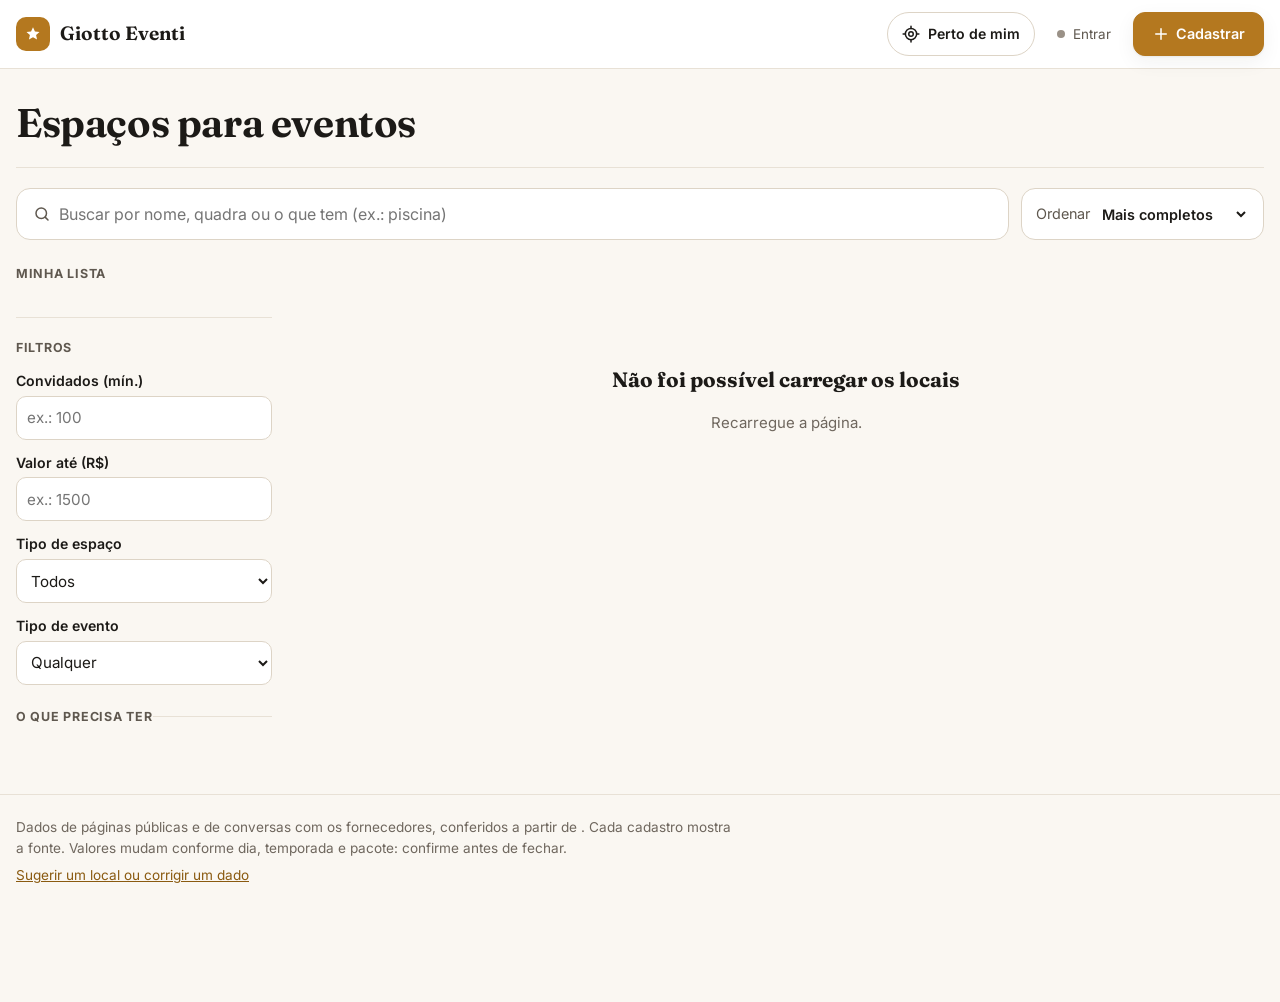
==== commit 10f63fab: "Giotto Eventi: novo nome; páginas do convite com endereço próprio, aparência do convite e HTML perso" ====
--- a/index.html
+++ b/index.html
@@ -3,7 +3,7 @@
 <head>
   <meta charset="utf-8">
   <meta name="viewport" content="width=device-width, initial-scale=1, viewport-fit=cover">
-  <title>Eventos em Palmas</title>
+  <title>Giotto Eventi</title>
   <meta name="description" content="Espaços, buffets, brinquedos, serviços e aluguéis para eventos em Palmas - TO, com valores e condições, contato direto, avaliação de cada opção e planejamento por evento.">
   <meta name="theme-color" content="#faf7f2" media="(prefers-color-scheme: light)">
   <meta name="theme-color" content="#14120f" media="(prefers-color-scheme: dark)">
@@ -11,15 +11,15 @@
   <link rel="preconnect" href="https://fonts.googleapis.com">
   <link rel="preconnect" href="https://fonts.gstatic.com" crossorigin>
   <link rel="stylesheet" href="https://fonts.googleapis.com/css2?family=Fraunces:opsz,wght@9..144,500;9..144,650&family=Inter:wght@400;500;600&display=swap">
-  <link rel="stylesheet" href="assets/style.css?v=62">
+  <link rel="stylesheet" href="assets/style.css?v=65">
 </head>
 <body>
   <a class="pular" href="#lista">Pular para os resultados</a>
   <header class="topo">
     <div class="wrap topo-in">
-      <a class="marca" href="#espacos" aria-label="Eventos em Palmas, início">
+      <a class="marca" href="#espacos" aria-label="Giotto Eventi, início">
         <span class="marca-ic"><svg viewBox="0 0 24 24" aria-hidden="true"><path d="M12 3l2.6 5.6 6.1.6-4.6 4.1 1.3 6-5.4-3.1-5.4 3.1 1.3-6L3.3 9.2l6.1-.6z"/></svg></span>
-        <span class="marca-txt">Eventos em Palmas</span>
+        <span class="marca-txt">Giotto Eventi</span>
       </a>
       <nav class="nav-principal" id="nav-principal" aria-label="Principal"></nav>
       <div class="topo-acoes">
@@ -129,7 +129,7 @@
   <dialog id="compartilhar" class="modal" aria-label="Compartilhar"></dialog>
   <div class="toast" id="toast" role="status" aria-live="polite"></div>
 
-  <script src="config.js?v=62"></script>
-  <script src="assets/app.js?v=62"></script>
+  <script src="config.js?v=65"></script>
+  <script src="assets/app.js?v=65"></script>
 </body>
 </html>
--- a/assets/style.css
+++ b/assets/style.css
@@ -1511,3 +1511,12 @@
 .esc-nome small .esc-loja { font-size: inherit; font-weight: 600; color: var(--suave); }
 .esc-nome .esc-desc { margin-top: 2px; color: var(--suave-forte, var(--suave)); }
 .mini.perigo { color: var(--vermelho); }
+
+/* Páginas do convite (avisos e páginas extras) */
+.conv-cfg .ajuda code, .conv-cfg .meta code { font-size: .82em; background: var(--ouro-fundo); padding: 0 4px; border-radius: 4px; }
+.paginas-cfg { display: flex; flex-direction: column; gap: 12px; margin: 10px 0; }
+.pagina-cfg { border: 1px solid var(--linha); border-radius: 12px; padding: 12px; background: var(--fundo-2, transparent); }
+.pagina-cfg .grade-2 { margin-top: 0; }
+.pagina-cfg-rodape { display: flex; flex-wrap: wrap; align-items: center; justify-content: space-between; gap: 8px; margin-top: 6px; }
+.sub-cfg { margin: 4px 0 10px; }
+.sub-cfg summary { cursor: pointer; font-size: .9rem; color: var(--suave, inherit); padding: 4px 0; font-weight: 500; }
